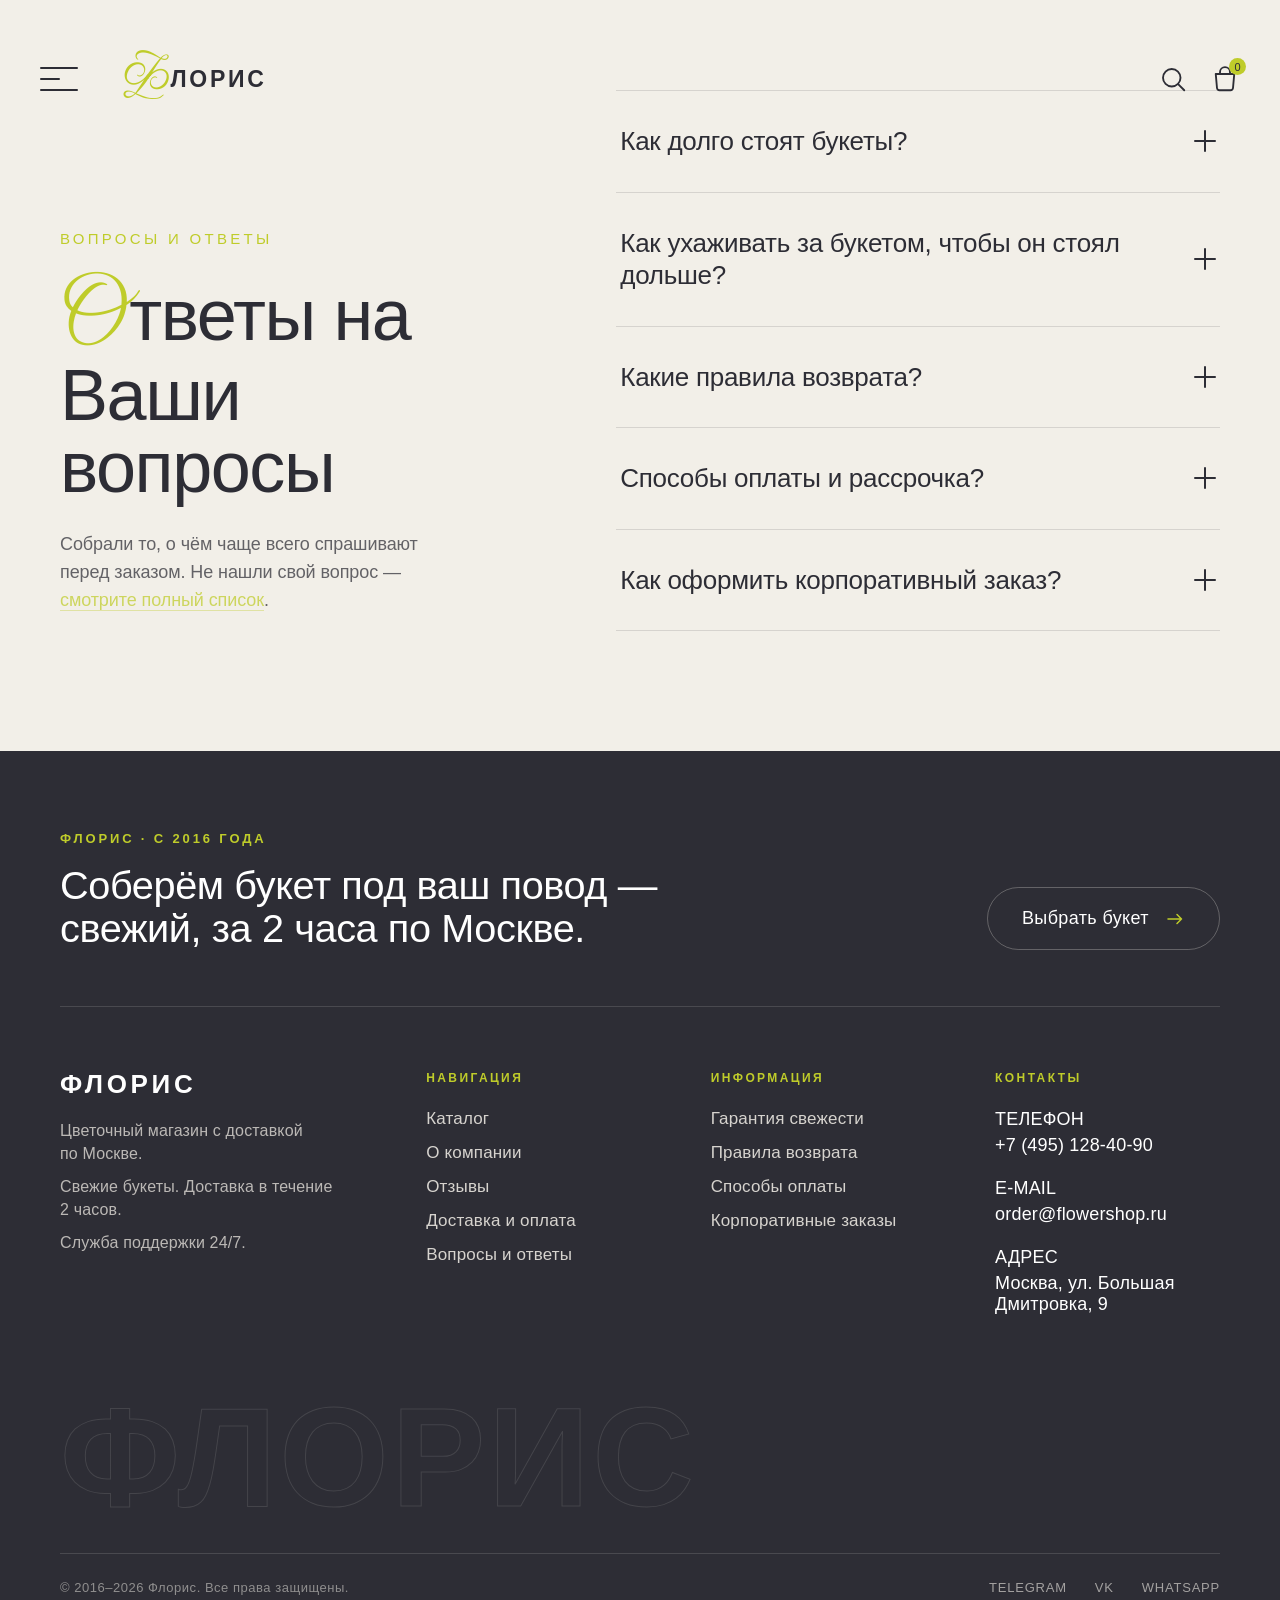
==== faq.html @ 54489a0c "Флорис — адаптивная версия сайта" ====
<!DOCTYPE html>
<html lang="ru">
<head>
<meta charset="UTF-8">
<meta name="viewport" content="width=device-width, initial-scale=1.0">
<title>Ответы на ваши вопросы — Флорис</title>
<link rel="stylesheet" href="styles.css?v=3">
</head>
<body>

<div id="site-header-mount"></div>

<div id="faq-mount"></div>

<div id="site-footer-mount"></div>
<script src="components.js"></script>

<script>
(function(){
  var badge = document.querySelector('.topbar-badge');
  var cartCount = parseInt(badge ? badge.textContent : '0', 10) || 0;

  function setBadge(n){
    cartCount = Math.max(0, n);
    if (badge) badge.textContent = String(cartCount);
  }

  function parsePrice(text){
    return parseInt(text.replace(/[^\d]/g, ''), 10) || 0;
  }
  function formatPrice(num){
    return num.toString().replace(/\B(?=(\d{3})+(?!\d))/g, ' ') + ' руб.';
  }

  // --- счётчики в карточках каталога: "+"/"-" сразу меняют корзину ---
  document.querySelectorAll('.listing-stepper').forEach(function(stepper){
    var buttons = stepper.querySelectorAll('button');
    var count = stepper.querySelector('span');
    if (buttons.length < 2 || !count) return;
    buttons[0].addEventListener('click', function(){
      var v = parseInt(count.textContent, 10) || 0;
      if (v > 0) {
        count.textContent = String(v - 1);
        setBadge(cartCount - 1);
      }
    });
    buttons[1].addEventListener('click', function(){
      var v = parseInt(count.textContent, 10) || 0;
      count.textContent = String(v + 1);
      setBadge(cartCount + 1);
    });
  });

  // --- счётчик в карточке товара: локальный, влияет на «Добавить в корзину» ---
  document.querySelectorAll('.product-qty').forEach(function(stepper){
    var buttons = stepper.querySelectorAll('button');
    var count = stepper.querySelector('span');
    if (buttons.length < 2 || !count) return;
    buttons[0].addEventListener('click', function(){
      var v = parseInt(count.textContent, 10) || 0;
      count.textContent = String(Math.max(0, v - 1));
    });
    buttons[1].addEventListener('click', function(){
      var v = parseInt(count.textContent, 10) || 0;
      count.textContent = String(v + 1);
    });
  });

  // --- счётчики количества в корзине: пересчитывают сумму строки и итог ---
  function recalcCartSummary(){
    var rows = document.querySelectorAll('.cart-row');
    var totalSum = 0, totalQty = 0;
    rows.forEach(function(row){
      var unit = parsePrice(row.querySelector('.cart-row-price').textContent);
      var qty = parseInt(row.querySelector('.cart-row-qty span').textContent, 10) || 0;
      var lineTotal = unit * qty;
      row.querySelector('.cart-row-total').textContent = formatPrice(lineTotal);
      totalSum += lineTotal;
      totalQty += qty;
    });
    var summaryRow = document.querySelector('.cart-summary-row .value');
    var summaryLabel = document.querySelector('.cart-summary-row span:first-child');
    var summaryTotal = document.querySelector('.cart-summary-total .price');
    if (summaryLabel) summaryLabel.textContent = 'Товары (' + totalQty + ')';
    if (summaryRow) summaryRow.textContent = formatPrice(totalSum);
    if (summaryTotal) summaryTotal.textContent = formatPrice(totalSum);
  }

  document.querySelectorAll('.cart-row-qty').forEach(function(stepper){
    var buttons = stepper.querySelectorAll('button');
    var count = stepper.querySelector('span');
    if (buttons.length < 2 || !count) return;
    buttons[0].addEventListener('click', function(){
      var v = parseInt(count.textContent, 10) || 1;
      count.textContent = String(Math.max(1, v - 1));
      recalcCartSummary();
    });
    buttons[1].addEventListener('click', function(){
      var v = parseInt(count.textContent, 10) || 1;
      count.textContent = String(v + 1);
      recalcCartSummary();
    });
  });

  document.querySelectorAll('.cart-row-remove').forEach(function(btn){
    btn.addEventListener('click', function(){
      var row = btn.closest('.cart-row');
      if (row) row.remove();
      recalcCartSummary();
    });
  });

  // --- «в корзину» / «Добавить в корзину»: увеличивают счётчик в хедере ---
  document.querySelectorAll('.postcard-btn').forEach(function(btn){
    btn.style.cursor = 'pointer';
    btn.addEventListener('click', function(){
      setBadge(cartCount + 1);
    });
  });

  var addBtn = document.querySelector('.product-add-btn');
  if (addBtn) {
    addBtn.addEventListener('click', function(){
      var qtyEl = document.querySelector('.product-qty span');
      var qty = qtyEl ? (parseInt(qtyEl.textContent, 10) || 1) : 1;
      setBadge(cartCount + qty);
    });
  }
})();
</script>

</body>
</html>
---- styles.css ----
/* =====================================================
   ШРИФТЫ
   ===================================================== */
@font-face{font-family:'Good Vibes Pro';src:url('fonts/Заглавные буквы/GoodVibesCyr.ttf') format('truetype');font-weight:400;font-style:normal;font-display:swap;}
@font-face{font-family:'Manrope';src:url('fonts/основной шрифт/static/Manrope-ExtraLight.ttf') format('truetype');font-weight:200;font-style:normal;font-display:swap;}
@font-face{font-family:'Manrope';src:url('fonts/основной шрифт/static/Manrope-Light.ttf') format('truetype');font-weight:300;font-style:normal;font-display:swap;}
@font-face{font-family:'Manrope';src:url('fonts/основной шрифт/static/Manrope-Regular.ttf') format('truetype');font-weight:400;font-style:normal;font-display:swap;}
@font-face{font-family:'Manrope';src:url('fonts/основной шрифт/static/Manrope-Medium.ttf') format('truetype');font-weight:500;font-style:normal;font-display:swap;}
@font-face{font-family:'Manrope';src:url('fonts/основной шрифт/static/Manrope-SemiBold.ttf') format('truetype');font-weight:600;font-style:normal;font-display:swap;}
@font-face{font-family:'Manrope';src:url('fonts/основной шрифт/static/Manrope-Bold.ttf') format('truetype');font-weight:700;font-style:normal;font-display:swap;}
@font-face{font-family:'Manrope';src:url('fonts/основной шрифт/static/Manrope-ExtraBold.ttf') format('truetype');font-weight:800;font-style:normal;font-display:swap;}
@font-face{font-family:'Gotu';src:url('fonts/цифры/Gotu-Regular.ttf') format('truetype');font-weight:400;font-style:normal;font-display:swap;}

/* =====================================================
   ТОКЕНЫ (значения из Figma: файл «Флорис», холст 1920px)
   ===================================================== */
:root{
  --dark:  #2D2D35;
  --cream: #F2EFE8;
  --green: #BFCC2A;
  --white: #FFFFFF;

  --font-script: 'Good Vibes Pro', cursive;
  --font-sans:   'Manrope', sans-serif;
  --font-digits: 'Gotu', sans-serif;

  --canvas: 1920px;

  /* -----------------------------------------------------
     FLUID-ТОКЕНЫ
     Формула: clamp(min, X/1920*100vw, X) — плавное масштабирование
     между брейкпоинтами без "дыр" на 1280/1366/1440/1536/1680.
     Верхняя граница = точное значение из Figma на канве 1920px,
     нижняя граница подобрана вручную (не даёт съёжиться на 861px,
     где начинается зона ответственности мобильного @media).
     ----------------------------------------------------- */
  --page-pad: clamp(20px, 3.125vw, 60px);        /* было фиксированное left:60px/61px по всем страницам */
  --gap-xxl:  clamp(24px, 4.53vw, 87px);          /* крупные gap между блоками (напр. footer-wrap) */

  --fs-hero-title: clamp(34px, 3.906vw, 75px);    /* hero-title / cat-heading h1 / checkout-h1 / cart / reviews / faq / about */
  --fs-hero-script: clamp(40px, 4.6875vw, 90px);  /* .cap рукописный акцент рядом с hero-title */
  --fs-listing-script: clamp(46px, 6.667vw, 128px); /* крупный .cap на листингах (Авторские/Свадебные/...) */
  --fs-section-title: clamp(20px, 1.5625vw, 30px);  /* под-заголовки 30px (product-info-title, checkout-col-title и т.п.) */
  --fs-body: clamp(15px, 1.0417vw, 20px);           /* базовый текст 20px, самый частый размер в проекте */
  --fs-price: clamp(28px, 3.333vw, 64px);           /* крупная цена/число (product-price, reviews-score-num) */
  --fs-stat-num: clamp(40px, 5vw, 96px);             /* огромное число-статистика (about-cell.stat .num) */
}

*{box-sizing:border-box;}
html{-webkit-text-size-adjust:100%;}
body{
  margin:0;
  background:#c9c9c9;
  color:var(--dark);
  font-family:var(--font-sans);
  -webkit-font-smoothing:antialiased;
}
img,svg{display:block;max-width:none;}
button{font-family:inherit;cursor:pointer;border:none;background:none;padding:0;}
a{color:inherit;text-decoration:none;}
ul{list-style:none;margin:0;padding:0;}
p{margin:0;}

/* каждая страница — раньше жёстко width:1920px (обрезание на любом ноутбуке между 861-1920px).
   Теперь: тянется на всю ширину вьюпорта, не масштабируется выше исходной канвы 1920px
   (крупные мониторы не "плавают" мелким контентом — контент центрируется, а не растягивается до бесконечности). */
.page{
  position:relative;
  width:100%;
  max-width:var(--canvas);
  margin:0 auto;
  background:var(--cream);
  overflow:hidden;
}

/* =====================================================
   VIEW TRANSITIONS API — нативные cross-document переходы между
   HTML-страницами (MPA), Chrome 126+. Не JS startViewTransition(),
   чисто CSS-декларация.

   Философия: анимация ТОЧЕЧНАЯ, не одинаково активная везде.
   - Витринные/навигационные страницы (категории, авторские, свадебные,
     моно, коробки, о-компании, отзывы, hero/index) — заметнее, увереннее.
   - Страницы цикла сделки (товар, заказ, корзина, faq) — тише,
     минимальный кроссфейд, никаких лишних эффектов, чтобы не отвлекать
     от логики покупки.
   Определяется через body:has(.<page-class>), т.к. каждая страница —
   отдельный HTML-документ с общим styles.css.
   ===================================================== */
@view-transition{
  navigation:auto;
}

/* хедер не должен "мигать" между страницами — переход отключается,
   он остаётся визуально стабильным, анимируется только контент вокруг него */
::view-transition-group(site-header){
  animation-duration:0s;
}
::view-transition-old(site-header),
::view-transition-new(site-header){
  animation:none;
  mix-blend-mode:normal;
}

/* база: спокойный крестфейд с лёгким вертикальным сдвигом для всего документа */
::view-transition-old(root){
  animation:floris-fade-out .32s cubic-bezier(.4,0,.2,1) both;
}
::view-transition-new(root){
  animation:floris-fade-in .38s cubic-bezier(.16,1,.3,1) both;
}
@keyframes floris-fade-out{
  from{opacity:1;transform:translateY(0) scale(1);}
  to{opacity:0;transform:translateY(-12px) scale(0.99);}
}
@keyframes floris-fade-in{
  from{opacity:0;transform:translateY(14px) scale(0.99);}
  to{opacity:1;transform:translateY(0) scale(1);}
}

/* витринные/навигационные страницы — можно увереннее с движением */
body:has(.categories) ::view-transition-new(root),
body:has(.listing) ::view-transition-new(root),
body:has(.about) ::view-transition-new(root),
body:has(.reviews) ::view-transition-new(root),
body:has(.hero) ::view-transition-new(root){
  animation:floris-fade-in-bold .42s cubic-bezier(.16,1,.3,1) both;
}
@keyframes floris-fade-in-bold{
  from{opacity:0;transform:translateY(22px) scale(0.98);}
  to{opacity:1;transform:translateY(0) scale(1);}
}

/* страницы цикла сделки — тише, только факт плавного перехода,
   без дополнительных эффектов, чтобы не отвлекать от покупки */
body:has(.product) ::view-transition-old(root),
body:has(.checkout) ::view-transition-old(root),
body:has(.cart) ::view-transition-old(root),
body:has(.faq) ::view-transition-old(root){
  animation:floris-fade-out-quiet .2s ease-out both;
}
body:has(.product) ::view-transition-new(root),
body:has(.checkout) ::view-transition-new(root),
body:has(.cart) ::view-transition-new(root),
body:has(.faq) ::view-transition-new(root){
  animation:floris-fade-in-quiet .22s ease-out both;
}
@keyframes floris-fade-out-quiet{
  from{opacity:1;}
  to{opacity:0;}
}
@keyframes floris-fade-in-quiet{
  from{opacity:0;}
  to{opacity:1;}
}
@media (prefers-reduced-motion: reduce){
  ::view-transition-group(*),
  ::view-transition-old(*),
  ::view-transition-new(*){
    animation:none!important;
  }
}

/* =====================================================
   ХЕДЕР — единый для всех страниц, зафиксирован сверху,
   страницы прокручиваются под ним («верхняя полоса», left:61 top:49 w:1798 h:60)
   ===================================================== */
.site-header{
  position:fixed;top:0;left:0;right:0;
  width:100%;max-width:var(--canvas);height:0;
  margin:0 auto;               /* центрируем БЕЗ transform — иначе backdrop-filter не работает */
  z-index:1000;pointer-events:none;
  view-transition-name:site-header;
  transition:opacity .4s cubic-bezier(.22,1,.36,1);
}
.topbar{
  position:absolute;left:var(--page-pad);top:49px;right:var(--page-pad);width:auto;height:60px;box-sizing:border-box;
  display:flex;align-items:center;justify-content:space-between;
  pointer-events:auto;
  transition:top .4s cubic-bezier(.22,1,.36,1);
}
/* при скролле шапка прижимается к самому верху, стеклянная плашка тянется до края */
.site-header.is-scrolled .topbar{top:14px;}
/* Стеклянная плашка под закреплённой шапкой — прозрачный фон + сильный блюр,
   чтобы контент под ней РАЗМЫВАЛСЯ и был виден эффект стекла. z-index не отрицательный. */
.topbar::before{
  content:"";position:absolute;inset:-14px calc(-1 * var(--page-pad));z-index:-1;
  background:rgba(242,239,232,0.55);
  backdrop-filter:blur(22px) saturate(1.6);-webkit-backdrop-filter:blur(22px) saturate(1.6);
  border-bottom:1px solid rgba(45,45,53,0.08);
  box-shadow:0 8px 30px -14px rgba(45,45,53,0.25);
  opacity:0;
  transition:opacity .4s cubic-bezier(.22,1,.36,1);
  pointer-events:none;
}
/* контент топбара — поверх стеклянной плашки */
.topbar-left,.topbar-right{position:relative;z-index:1;}
.site-header.is-scrolled .topbar::before{opacity:1;transform:none;}
/* у футера закреплённую шапку прячем — не мешает тёмному футеру */
.site-header.is-at-footer{opacity:0;transform:translateY(-100%);pointer-events:none;}
@media (prefers-reduced-motion: reduce){
  .topbar::before{transition:none;}
}
.topbar-left{display:flex;align-items:center;gap:45px;height:60px;position:relative;}
.topbar-burger{width:38px;height:24px;flex:none;position:relative;}
.topbar-burger span{position:absolute;left:0;display:block;width:38px;height:2px;background:var(--dark);border-radius:1px;}
.topbar-burger span:nth-child(1){top:0;}
.topbar-burger span:nth-child(2){top:11px;width:20px;}
.topbar-burger span:nth-child(3){top:22px;}
.topbar-logo{display:flex;align-items:center;justify-content:center;height:60px;text-decoration:none;}
.topbar-logo-text{
  display:inline-flex;align-items:baseline;gap:0.06em;
  font-family:var(--font-sans);font-weight:600;
  font-size:23px;line-height:1;letter-spacing:0.12em;
  text-transform:uppercase;color:var(--dark);
  white-space:nowrap;
}
.topbar-logo-text .lg-cap{
  font-family:var(--font-script);font-weight:400;
  font-size:42px;line-height:0;letter-spacing:0;
  color:var(--green);text-transform:none;
  transform:translateY(0.06em);
  transition:transform .55s cubic-bezier(.16,1,.3,1);
}
.topbar-logo-text .lg-rest{
  transition:letter-spacing .55s cubic-bezier(.16,1,.3,1),color .4s ease;
}
.topbar-logo:hover .lg-cap{transform:translateY(0.06em) rotate(-6deg) scale(1.04);}
.topbar-logo:hover .lg-rest{letter-spacing:0.2em;}
.topbar-right{display:flex;align-items:center;justify-content:flex-end;gap:22px;width:auto;position:relative;}

.topbar-search{width:30px;height:30px;flex:none;position:relative;display:flex;align-items:center;justify-content:center;background:none;border:none;padding:0;cursor:pointer;color:var(--dark);}
.topbar-search .glass{width:30px;height:30px;display:block;color:var(--dark);transition:color .15s ease;}
.topbar-search:hover .glass{color:var(--green);}

.topbar-basket{position:relative;width:30px;height:30px;flex:none;display:flex;align-items:center;justify-content:center;color:var(--dark);}
.basket-icon{width:30px;height:30px;display:block;color:var(--dark);transition:color .15s ease;}
.topbar-basket:hover .basket-icon{color:var(--green);}
.topbar-badge{
  position:absolute;left:19px;top:-6px;min-width:17px;height:17px;padding:0 4px;box-sizing:border-box;
  background:var(--green);border-radius:10px;
  display:flex;align-items:center;justify-content:center;
  font-family:var(--font-sans);font-weight:500;font-size:11px;letter-spacing:0;color:var(--dark);
}

/* =====================================================
   ОБЩАЯ ИКОНКА-СТРЕЛКА (белый круг + стрелка) — используется во всех кнопках
   ===================================================== */
.ico-arrow{
  width:38px;height:38px;border-radius:50%;background:var(--white);
  display:flex;align-items:center;justify-content:center;flex:none;
}

/* =====================================================
   ВЫПАДАЮЩИЕ МЕНЮ (бургер / поиск) — «Флорис 14»
   ===================================================== */
.menu-panel{
  position:absolute;top:calc(100% + 18px);left:0;
  display:none;gap:59px;
  background:var(--cream);border-radius:24px;padding:32px 40px;
  box-shadow:0 24px 60px rgba(45,45,53,0.18);
  opacity:0;transform:translateY(-6px);
  transition:opacity .15s ease, transform .15s ease;
}
.menu-panel.right{left:auto;right:0;}
.menu-panel.open{display:flex;opacity:1;transform:translateY(0);}
.menu-col{display:flex;flex-direction:column;gap:20px;align-items:flex-start;min-width:220px;}
.menu-col.single{min-width:280px;}
.menu-label{margin:0;font-family:var(--font-sans);font-weight:300;font-size:24px;letter-spacing:0.02em;color:var(--green);white-space:nowrap;}
.menu-panel a{
  font-family:var(--font-sans);font-weight:400;font-size:24px;letter-spacing:0.01em;color:var(--dark);
  white-space:nowrap;text-decoration:none;
}
.menu-panel a:hover{color:var(--green);}

.search-panel{flex-direction:column;align-items:flex-start;gap:20px;width:806px;padding:32px 40px 36px;}
.search-box{display:flex;align-items:center;width:100%;height:60px;background:var(--green);border-radius:40px 0 0 40px;overflow:hidden;}
.search-box-icon{width:80px;height:100%;flex:none;background:none;border:none;outline:none;box-shadow:none;padding:0;margin:0;-webkit-appearance:none;appearance:none;display:flex;align-items:center;justify-content:center;cursor:pointer;}
.search-box-icon:focus,.search-box-icon:active,.search-box-icon:hover{background:none;border:none;outline:none;box-shadow:none;}
.search-box-icon img{width:34px;height:34px;display:block;}
.search-box-input{flex:1;min-width:0;height:100%;background:#F5F5F5;border:none;border-radius:40px 0 0 40px;padding:0 40px;font-family:var(--font-sans);font-weight:400;font-size:16px;color:#2D2D35;outline:none;}
.search-box-input::placeholder{color:#999;}
.search-popular{display:flex;flex-direction:column;align-items:flex-start;gap:14px;width:100%;}
.search-popular-label{margin:0;font-family:var(--font-sans);font-weight:400;font-size:22px;letter-spacing:-0.01em;color:var(--dark);}
.search-popular-grid{display:grid;grid-template-columns:repeat(3,1fr);gap:16px 40px;width:100%;}
.search-chip{display:flex;align-items:center;justify-content:space-between;gap:16px;background:none;border:none;padding:0;cursor:pointer;font-family:var(--font-sans);font-weight:400;font-size:16px;color:#000;text-align:left;}
.search-chip .chip-radio{width:30px;height:30px;flex:none;background:url('frames/поиск/radio-empty.svg') center/contain no-repeat;}
.search-chip.selected .chip-radio{background-image:url('frames/поиск/radio-selected.svg');}
.search-chip:hover span{color:var(--green);}

/* =====================================================
   СТРАНИЦА 1 — HERO
   ===================================================== */
/* Hero — полноэкранный видео-фон, копия и CTA оверлеем поверх.
   Раньше видео жило в контейнере фикс. размера с overflow:hidden — при повороте
   цветов в анимации кадр обрезался сбоку. Теперь видео = фон всей секции,
   ничего не режет; читаемость текста держим мягким градиентом-вуалью. */
/* hero = высота видимого экрана (в пределах исходной канвы) — видео доходит до низа блока,
   под ним нет пустой дыры даже когда экран ниже 1080px */
.hero{height:min(100svh, 1080px);min-height:620px;}
/* видео в своём объёме справа; overflow НЕ скрыт — цветы не режутся при повороте.
   Позиция/размер в % от canvas (351/1920, 1352/1920) — не уезжает за вьюпорт на <1920px */
/* видео прижато к НИЖНЕЙ границе блока и тянется вверх адаптивно под высоту hero */
.hero-photo{
  /* точные пропорции из Figma-макета (351/1920, 217/1920, 23/1080 на холсте 1920x1080) */
  position:absolute;
  left:18.28%;right:11.3%;bottom:0;top:2.1%;
  width:auto;height:auto;
}
.hero-anim-video{
  position:absolute;inset:0;width:100%;height:100%;object-fit:cover;object-position:100% 100%;
  /* multiply растворяет белый фон видео-кадра в бежевом фоне страницы —
     без него виден резкий стык белого прямоугольника и cream. Это НЕ наложение
     поверх, а слияние подложки: ровно так было в оригинале у Людмилы.
     cover + position 100% 100% — букет прижат к нижнему краю фрейма (видео
     заполняет рамку полностью и снизу и сверху, без letterbox-полей);
     сверху рамка при этом доходит до линии хедера. */
  mix-blend-mode:multiply;
}

/* ---- Появление копии по слоям при загрузке (fade + translateY, stagger) ---- */
.hero-reveal{opacity:0;transform:translateY(26px);}
.hero.is-loaded .hero-reveal{
  opacity:1;transform:none;
  transition:opacity 1s cubic-bezier(0.22,1,0.36,1), transform 1s cubic-bezier(0.22,1,0.36,1);
  transition-delay:var(--reveal-delay,0s);
}
@media (prefers-reduced-motion: reduce){
  .hero-reveal{opacity:1 !important;transform:none !important;transition:none !important;}
}
.hero-copy{position:absolute;left:var(--page-pad);top:clamp(200px,27.4vw,527px);width:min(480px,38vw);display:flex;flex-direction:column;gap:clamp(28px,3.7vw,52px);z-index:2;}
.hero-title{font-family:var(--font-sans);font-weight:400;font-size:var(--fs-hero-title);line-height:1.05;letter-spacing:-0.01em;color:var(--dark);margin:0;}
/* каждое слово — своя строка-блок, чтобы отступы между строками были управляемы,
   а рукописная .cap (крупная) не раздувала межстрочный интервал непредсказуемо */
.hero-title .hero-word{display:block;color:var(--dark);}
/* «Свежие» — зелёное и опущено ниже (больший отступ до «авторские») */
.hero-title .hero-word--green{color:var(--green);margin-top:0.1em;margin-bottom:0.02em;}
.hero-title .cap{font-family:var(--font-script);font-size:var(--fs-hero-script);letter-spacing:0.1em;color:inherit;line-height:0.7;}
.hero-title .accent{color:var(--green);}
.hero-checklist{display:flex;align-items:center;gap:14px;}
.hero-checklist-icons{width:26px;height:72px;flex:none;object-fit:contain;}
.hero-checklist-text{font-family:var(--font-sans);font-weight:200;font-size:var(--fs-body);line-height:1.5;letter-spacing:0.02em;color:#000;}
.hero-checklist-text p{white-space:nowrap;margin:0;}
.hero-cta{position:absolute;right:var(--page-pad);left:auto;top:clamp(430px,41.6vw,799px);width:262px;max-width:38vw;display:flex;flex-direction:column;align-items:flex-start;gap:26px;z-index:2;}
.hero-cta-btn{
  display:flex;align-items:center;justify-content:center;gap:30px;
  padding:15px 15px 15px 45px;border-radius:45.926px;
  background:var(--green);border:1.481px solid var(--green);
  cursor:pointer;
  transition:transform .25s ease, box-shadow .25s ease, background-color .25s ease;
  box-shadow:0 0 0 rgba(191,204,42,0);
}
.hero-cta-btn:hover{
  transform:translateY(-3px) scale(1.03);
  box-shadow:0 14px 28px rgba(191,204,42,0.4);
}
.hero-cta-btn:active{transform:translateY(-1px) scale(0.98);}
.hero-cta-btn span{font-family:var(--font-sans);font-weight:300;font-size:20px;letter-spacing:-0.01em;color:#000;white-space:nowrap;}
.hero-cta-btn img{width:38px;height:38px;}
.hero-cta-btn .ico-arrow{transition:transform .25s ease;}
.hero-cta-btn:hover .ico-arrow{transform:translateX(4px);}
@media (prefers-reduced-motion: reduce){
  .hero-cta-btn,.hero-cta-btn .ico-arrow{transition:none;}
  .hero-cta-btn:hover{transform:none;}
}
.hero-cta-note{
  padding:0 45px;font-family:var(--font-sans);font-weight:400;font-size:16px;line-height:1.2;color:var(--dark);width:262px;
}

/* =====================================================
   КАТАЛОГ-ПРЕВЬЮ — Magnetic Dock Carousel
   (4 видео-полосы встык, магнитное flex-grow расширение)
   ===================================================== */
.home-catalog{height:auto;padding:150px 61px 120px;}
.home-catalog-head{
  display:flex;align-items:flex-end;justify-content:space-between;gap:40px;margin-bottom:64px;
}
.home-catalog-title{
  font-family:var(--font-sans);font-weight:400;font-size:75px;line-height:0.98;letter-spacing:-0.01em;color:var(--dark);margin:0;
}
.home-catalog-title .cap{font-family:var(--font-script);font-size:90px;letter-spacing:0.1em;color:var(--green);}
.home-catalog-all{
  display:inline-flex;align-items:center;gap:14px;flex-shrink:0;
  font-family:var(--font-sans);font-weight:400;font-size:20px;letter-spacing:0.01em;color:var(--dark);
  padding-bottom:6px;border-bottom:1px solid rgba(45,45,53,0.18);transition:color .25s ease,border-color .25s ease;
}
.home-catalog-all:hover{color:var(--green);border-color:var(--green);}
.home-catalog-all .ico-arrow{display:inline-flex;transition:transform .25s ease;}
.home-catalog-all:hover .ico-arrow{transform:translateX(4px);}

/* Ровный dock: 4 равные карточки, без magnetic-зума. На hover просто оживает видео
   (плавно проявляется поверх постера), плашка цены и подпись — статичны и читаемы. */
.dock{display:flex;gap:10px;width:100%;height:620px;}
.dock__card{
  position:relative;display:block;flex:1 1 0%;min-width:0;height:100%;
  border-radius:28px;overflow:hidden;color:var(--white);background:var(--dark);
  outline:none;-webkit-tap-highlight-color:transparent;
  transition:transform .5s cubic-bezier(.22,1,.36,1), box-shadow .5s cubic-bezier(.22,1,.36,1);
}
.dock__card:hover{transform:translateY(-6px);box-shadow:0 24px 48px -20px rgba(45,45,53,0.45);}
.dock__video{
  position:absolute;inset:0;width:100%;height:100%;object-fit:cover;background:var(--dark);
}
.dock__fade{
  position:absolute;inset:0;pointer-events:none;
  background:linear-gradient(to bottom,rgba(0,0,0,0) 34%,rgba(0,0,0,0.28) 68%,rgba(0,0,0,0.62) 100%);
}
/* стильная минималистичная плашка цены — верхний-левый угол */
.dock__price{
  position:absolute;top:22px;left:22px;z-index:2;
  display:inline-flex;align-items:center;padding:9px 16px;border-radius:100px;
  background:rgba(45,45,53,0.55);backdrop-filter:blur(10px) saturate(1.1);-webkit-backdrop-filter:blur(10px) saturate(1.1);
  border:1px solid rgba(255,255,255,0.18);
  font-family:var(--font-sans);font-weight:600;font-size:14px;letter-spacing:0.01em;color:var(--white);
  white-space:nowrap;
}
.dock__body{position:absolute;left:30px;right:30px;bottom:30px;display:flex;flex-direction:column;gap:6px;z-index:2;}
.dock__label{
  font-family:var(--font-sans);font-weight:500;font-size:25px;letter-spacing:-0.01em;line-height:1.12;
  transform:translateY(0);transition:transform .35s cubic-bezier(.22,1,.36,1);
}
.dock__note{
  font-family:var(--font-sans);font-weight:300;font-size:14px;letter-spacing:0.01em;line-height:1.3;
  color:rgba(255,255,255,0.82);
  opacity:0;transform:translateY(6px);
  transition:opacity .4s ease,transform .4s cubic-bezier(.22,1,.36,1);
}
.dock__card:hover .dock__label,
.dock__card:focus-visible .dock__label{transform:translateY(-2px);}
.dock__card:hover .dock__note,
.dock__card:focus-visible .dock__note{opacity:1;transform:none;}
.dock__card:focus-visible{box-shadow:inset 0 0 0 3px var(--green);}
@media (prefers-reduced-motion: reduce){
  .dock__card,.dock__video,.dock__label,.dock__note,.home-catalog-all,.home-catalog-all .ico-arrow{transition:none;}
  .dock__card:hover{transform:none;box-shadow:none;}
}

/* =====================================================
   СТРАНИЦА 2 — КАТЕГОРИИ
   ===================================================== */
.categories{height:1030px;}
.cat-heading{
  position:absolute;left:var(--page-pad);top:162px;right:var(--page-pad);width:auto;
  display:flex;align-items:center;justify-content:space-between;color:var(--dark);flex-wrap:wrap;gap:24px;
}
.cat-heading h1{margin:0;font-family:var(--font-sans);font-weight:400;font-size:var(--fs-hero-title);line-height:1.01;letter-spacing:-0.01em;}
.cat-heading h1 .cap{font-family:var(--font-script);font-size:var(--fs-hero-script);letter-spacing:-0.02em;color:var(--green);}
.cat-perks{display:flex;flex-direction:column;gap:15px;width:422px;max-width:100%;}
.cat-perks div{display:flex;flex-direction:column;gap:2px;}
.cat-perks p:first-child{font-family:var(--font-sans);font-weight:500;font-size:var(--fs-body);line-height:1;letter-spacing:0.02em;color:var(--dark);}
.cat-perks p:last-child{font-family:var(--font-sans);font-weight:300;font-size:var(--fs-body);line-height:1.1;letter-spacing:-0.01em;color:var(--dark);opacity:0.6;}

.cat-grid{
  position:absolute;left:var(--page-pad);top:111px;right:var(--page-pad);width:auto;height:879px;
  display:flex;flex-wrap:wrap;align-items:flex-end;justify-content:center;gap:10px 18px;
}
.cat-card{
  --lift:0px;
  width:436px;height:617px;padding:20px;border-radius:28px;
  display:flex;flex-direction:column;align-items:flex-start;justify-content:center;gap:30px;
  transform:translateY(var(--lift));
  transition:transform .5s cubic-bezier(.22,1,.36,1),box-shadow .5s cubic-bezier(.22,1,.36,1),background-color .5s cubic-bezier(.22,1,.36,1);
  will-change:transform;
}
.cat-card:hover{
  --lift:-6px;
  background:rgba(255,255,255,0.55);
  box-shadow:0 1px 1px rgba(45,45,53,0.05), 0 18px 34px rgba(45,45,53,0.10);
}
.cat-card-photo-wrap{position:relative;width:398px;height:409px;border-radius:40px;overflow:hidden;flex:none;}
.cat-card-video{position:absolute;inset:0;width:100%;height:100%;object-fit:cover;transition:transform .6s cubic-bezier(.22,1,.36,1);}
.cat-card:hover .cat-card-video{transform:scale(1.05);}
/* reveal-on-scroll для карточек категорий */
.cat-card{opacity:0;transform:translate3d(0,26px,0);}
.cat-card.is-in{opacity:1;transform:translate3d(0,var(--lift),0);transition:opacity .7s cubic-bezier(.22,1,.36,1),transform .7s cubic-bezier(.22,1,.36,1),box-shadow .5s cubic-bezier(.22,1,.36,1),background-color .5s cubic-bezier(.22,1,.36,1);}
@media (prefers-reduced-motion: reduce){
  .cat-card,.cat-card-video{transition:none;}
  .cat-card{opacity:1;transform:none;}
  .cat-card:hover{--lift:0px;transform:none;}
  .cat-card:hover .cat-card-video{transform:none;}
  .cat-card.is-in{transform:none;}
}
.cat-card p{font-family:var(--font-sans);font-weight:300;font-size:20px;line-height:1.1;letter-spacing:-0.01em;color:var(--dark);}
.cat-card-btn{
  display:inline-flex;align-items:center;justify-content:space-between;gap:24px;
  padding:5px 5px 5px 45px;border-radius:45.926px;
  background:var(--green);border:1.481px solid var(--green);
}
.cat-card-btn span{font-family:var(--font-sans);font-weight:300;font-size:20px;letter-spacing:-0.01em;color:#000;white-space:nowrap;}
.cat-card-btn img{width:38px;height:38px;flex:none;}

/* =====================================================
   СТРАНИЦЫ-ЛИСТИНГИ (Авторские / Свадебные / Моно / Коробки) — left:56 top:98 w:1807
   ===================================================== */
.listing{height:auto;padding-bottom:140px;box-sizing:border-box;}
.listing-wrap{position:relative;width:auto;margin:0 var(--page-pad);padding-top:98px;display:flex;flex-direction:column;gap:39px;align-items:flex-start;}
.listing-wrap.lw-4{padding-top:138px;}
.listing-wrap.lw-5{padding-top:121px;}
.listing-wrap.lw-6{padding-top:140px;}
.listing-head{display:flex;align-items:center;justify-content:space-between;width:100%;height:173px;flex-wrap:wrap;gap:20px;}
.listing-head h1{margin:0;font-family:var(--font-sans);font-weight:500;font-size:var(--fs-hero-title);line-height:1.01;letter-spacing:-0.01em;color:var(--dark);text-transform:none;}
.listing-head h1 .cap{font-family:var(--font-script);font-size:var(--fs-listing-script);letter-spacing:0.1em;color:var(--green);}
.listing-head h1 .cap.cap-sm{font-size:var(--fs-hero-script);letter-spacing:0.1em;}
.listing-desc{display:flex;flex-direction:column;gap:40px;margin-right:11px;}
.listing-desc p{margin:0;font-family:var(--font-sans);font-weight:200;font-size:var(--fs-body);line-height:1;letter-spacing:0.02em;color:#000;}
.listing-desc.ld-light p{font-weight:300;letter-spacing:-0.01em;line-height:1.1;}

/* Бенто-ритм: первая карточка — акцентный hero на всю ширину (фото слева,
   инфо справа), остальные — три равные вертикальные карточки. */
.listing-grid{
  display:grid;
  grid-template-columns:repeat(3,minmax(0,1fr));
  gap:34px 21px;
  align-items:start;
  width:100%;
}
.listing-card{
  --lift:0px;
  grid-column:span 1;
  padding:14px;
  display:flex;flex-direction:column;align-items:stretch;justify-content:flex-start;gap:20px;
  border-radius:34px;background:transparent;
  transform:translateY(var(--lift));
  transition:transform .5s cubic-bezier(.22,1,.36,1),box-shadow .5s cubic-bezier(.22,1,.36,1),background-color .5s cubic-bezier(.22,1,.36,1);
  will-change:transform;
}
.listing-card:hover{
  --lift:-6px;
  background:rgba(255,255,255,0.55);
  box-shadow:0 1px 1px rgba(45,45,53,0.05), 0 18px 34px rgba(45,45,53,0.10);
}
.listing-card-photo{
  width:100%;aspect-ratio:5/4;height:auto;
  border-radius:26px;object-fit:cover;object-position:center 10%;
  transition:transform .6s cubic-bezier(.22,1,.36,1);
  will-change:transform;
}
.listing-card:hover .listing-card-photo{transform:scale(1.05);}

/* «Изысканный Контраст» — букет на фото мельче, чем у соседних карточек: доп. приближение внутри рамки */
.photo-zoom-wrap{width:100%;aspect-ratio:5/4;border-radius:26px;overflow:hidden;}
.photo-zoom-wrap .photo-zoom{
  width:100%;height:100%;aspect-ratio:auto;border-radius:0;
  object-position:center 22%;transform:scale(1.22);transform-origin:center 30%;
}
.listing-card:hover .photo-zoom{transform:scale(1.28)!important;}
/* «Чистая Нежность» — гвоздики выглядят мельче соседних букетов: лёгкое приближение */
.photo-zoom-wrap .photo-zoom-sm{width:100%;height:100%;aspect-ratio:auto;border-radius:0;object-position:center 40%;transform:scale(1.13);transform-origin:center 45%;}
.listing-card:hover .photo-zoom-sm{transform:scale(1.18)!important;}
/* «Фиолетовая Грёза» — над цветами торчал кусочек затылка модели: окно кадра ниже, чисто на букет */
.photo-no-head{object-position:center 34%!important;}
/* «Пробуждение Весны» — лицо/волосы модели занимали верх кадра сильнее, чем у соседних букетов */
.photo-no-head-2{height:clamp(420px,30vw,480px)!important;object-position:center 55%!important;}

/* --- Акцентная hero-карточка (первая) --- */
.listing-card:first-child{
  grid-column:1 / -1;
  flex-direction:row;align-items:stretch;gap:34px;
  padding:18px;border-radius:40px;
}
.listing-card:first-child .listing-card-photo{
  width:60%;flex:none;aspect-ratio:auto;height:clamp(380px,25vw,470px);border-radius:32px;
}
/* букет в коробке — важно показать саму коробку/кашпо, а не только цветы: окно кадра выше и обрез ниже общего */
.photo-box-hero{height:clamp(440px,30vw,520px)!important;object-position:center 25%!important;}
/* «Персиковый Рассвет» — плетёная корзина внизу кадра почти не попадала в рамку */
.photo-basket{object-position:center 80%!important;}
/* «Романтичный Веер» — руки, держащие веер, обрезались снизу; окно кадра выше, чтобы влезли и цветы, и руки */
.photo-hands-hero{height:clamp(480px,32vw,560px)!important;object-position:center 34%!important;}
.listing-card:first-child .listing-card-body{
  flex:1;display:flex;flex-direction:column;justify-content:center;gap:22px;padding-right:12px;
}
.listing-card:first-child .listing-card-name{font-size:30px;}
.listing-card:first-child .listing-card-name .cap{font-size:52px;}
.listing-card:first-child .listing-card-price{font-size:40px;}

/* --- Фото hero-карточки кликабельно: открывает полное изображение без обрезки --- */
.listing-card:first-child .listing-card-photo{cursor:zoom-in;}

.img-lightbox{
  position:fixed;inset:0;z-index:1200;
  display:flex;align-items:center;justify-content:center;
  padding:clamp(24px,5vw,64px);box-sizing:border-box;
  background:rgba(28,26,24,0.90);
  opacity:0;visibility:hidden;
  transition:opacity .4s cubic-bezier(.22,1,.36,1),visibility 0s linear .4s;
}
.img-lightbox.is-open{
  opacity:1;visibility:visible;
  transition:opacity .4s cubic-bezier(.22,1,.36,1),visibility 0s linear 0s;
}
.img-lightbox-media{
  position:relative;
  display:inline-flex;
  max-width:100%;max-height:100%;
  transform:scale(0.92);
  transition:transform .4s cubic-bezier(.22,1,.36,1);
}
.img-lightbox.is-open .img-lightbox-media{transform:scale(1);}
.img-lightbox-img{
  display:block;
  max-width:100%;max-height:100%;
  width:auto;height:auto;
  object-fit:contain;
  border-radius:18px;
  box-shadow:0 40px 90px rgba(0,0,0,0.45);
}
.img-lightbox-caption{
  position:absolute;left:0;right:0;bottom:0;
  display:flex;align-items:center;justify-content:center;gap:28px;
  padding:28px clamp(20px,3vw,36px);
  background:linear-gradient(to top, rgba(20,18,16,0.62), rgba(20,18,16,0));
  border-radius:0 0 18px 18px;
  opacity:0;transform:translateY(10px);
  transition:opacity .4s ease .15s, transform .4s ease .15s;
}
.img-lightbox.is-open .img-lightbox-caption{opacity:1;transform:translateY(0);}
.img-lightbox-name{
  margin:0;font-family:var(--font-sans);font-weight:400;
  font-size:clamp(18px,2vw,24px);line-height:1.1;letter-spacing:-0.01em;color:#FFFFFF;
}
.img-lightbox-name .cap{font-family:var(--font-script);font-size:1.5em;letter-spacing:0.02em;line-height:1;}
.img-lightbox-more{
  flex:none;text-decoration:none;
  background:var(--green);border-radius:14px;padding:0 26px;height:46px;
  display:flex;align-items:center;justify-content:center;
  font-family:var(--font-sans);font-weight:400;font-size:16px;letter-spacing:-0.01em;color:var(--dark);white-space:nowrap;
  box-shadow:0 1px 1px rgba(45,45,53,0.05), 0 6px 16px rgba(191,204,42,0.28);
  transition:transform .3s cubic-bezier(.22,1,.36,1),box-shadow .3s cubic-bezier(.22,1,.36,1);
}
.img-lightbox-more:hover{transform:translateY(-2px);box-shadow:0 1px 1px rgba(45,45,53,0.06), 0 10px 22px rgba(191,204,42,0.38);}
.img-lightbox-close{
  position:absolute;top:clamp(16px,3vw,32px);right:clamp(16px,3vw,32px);
  width:48px;height:48px;border-radius:50%;
  background:rgba(255,255,255,0.10);border:1px solid rgba(255,255,255,0.28);
  color:#FFFFFF;font-family:var(--font-sans);font-size:24px;line-height:1;font-weight:300;
  display:flex;align-items:center;justify-content:center;
  cursor:pointer;
  transition:background-color .25s ease,transform .25s ease,border-color .25s ease;
}
.img-lightbox-close:hover{background:rgba(255,255,255,0.20);border-color:rgba(255,255,255,0.45);transform:rotate(90deg);}
@media (max-width:640px){
  .img-lightbox-close{width:42px;height:42px;font-size:20px;}
  .img-lightbox-caption{flex-direction:column;align-items:center;gap:14px;padding:18px;text-align:center;}
  .img-lightbox-more{height:42px;padding:0 22px;font-size:15px;}
}

/* Обёртка текстовой части — общая для всех карточек */
.listing-card-body{display:flex;flex-direction:column;align-items:flex-start;gap:16px;}
.listing-card-name{margin:0;font-family:var(--font-sans);font-weight:400;font-size:22px;line-height:1.05;letter-spacing:-0.01em;color:var(--dark);}
.listing-card-name .cap{font-family:var(--font-script);font-size:36px;letter-spacing:0.02em;line-height:1;}
.listing-card-price{margin:0;font-family:var(--font-sans);font-weight:300;font-size:26px;line-height:1;letter-spacing:0.01em;color:var(--dark);opacity:0.82;}
.listing-card-actions{display:flex;align-items:center;gap:10px;margin-top:2px;width:100%;}
.listing-stepper{display:flex;align-items:center;gap:6px;flex:none;}
.listing-stepper button,.listing-stepper span{
  background:#FDFDFD;border-radius:14px;padding:0;
  width:44px;height:44px;
  display:flex;align-items:center;justify-content:center;
  box-shadow:0 1px 1px rgba(45,45,53,0.04), 0 4px 12px rgba(45,45,53,0.05);
  font-family:var(--font-sans);font-weight:300;font-size:20px;letter-spacing:0;color:var(--dark);
  text-align:center;line-height:1;
  transition:box-shadow .3s cubic-bezier(.22,1,.36,1),transform .3s cubic-bezier(.22,1,.36,1);
}
.listing-stepper span{min-width:44px;font-weight:400;}
.listing-stepper button:hover{transform:translateY(-1px);box-shadow:0 1px 1px rgba(45,45,53,0.06), 0 6px 16px rgba(45,45,53,0.09);}
.listing-more{
  flex:1;text-align:center;
  background:var(--green);border-radius:14px;padding:0 24px;height:44px;
  display:flex;align-items:center;justify-content:center;
  font-family:var(--font-sans);font-weight:400;font-size:18px;letter-spacing:-0.01em;color:var(--dark);white-space:nowrap;
  box-shadow:0 1px 1px rgba(45,45,53,0.05), 0 6px 16px rgba(191,204,42,0.28);
  transition:transform .3s cubic-bezier(.22,1,.36,1),box-shadow .3s cubic-bezier(.22,1,.36,1),filter .3s ease;
}
.listing-more:hover{transform:translateY(-2px);box-shadow:0 1px 1px rgba(45,45,53,0.06), 0 10px 22px rgba(191,204,42,0.38);filter:saturate(1.05);}
.listing-card:first-child .listing-more{flex:none;padding:0 40px;}

/* --- Reveal-on-scroll --- */
.listing-card{opacity:0;transform:translate3d(0,26px,0);}
.listing-card.is-in{opacity:1;transform:translate3d(0,var(--lift),0);transition:opacity .7s cubic-bezier(.22,1,.36,1),transform .7s cubic-bezier(.22,1,.36,1),box-shadow .5s cubic-bezier(.22,1,.36,1),background-color .5s cubic-bezier(.22,1,.36,1);}
@media (prefers-reduced-motion: reduce){
  .listing-card,.listing-card-photo,.listing-stepper button,.listing-more{transition:none;}
  .listing-card{opacity:1;transform:none;}
  .listing-card:hover{--lift:0px;transform:none;}
  .listing-card:hover .listing-card-photo{transform:none;}
  .listing-card.is-in{transform:none;}
}

/* =====================================================
   СТРАНИЦА 7 — КАРТОЧКА ТОВАРА
   ===================================================== */
/* =====================================================
   КАРТОЧКА ТОВАРА — 50/50 split (реф. Luminaire Authentik)
   Тихий блок цикла сделки: минимум декоративной анимации,
   максимум ясности — фото / название / цена / состав / CTA.
   ===================================================== */
.pd{
  position:relative;display:flex;min-height:100vh;
  background:var(--cream);
}
.pd-gallery{
  position:relative;width:50%;flex:none;
  height:100vh;min-height:640px;
  overflow:hidden;background:#e8e3d8;
}
.pd-gallery-main{
  position:absolute;inset:0;width:100%;height:100%;object-fit:cover;object-position:center 30%;
  transition:opacity .5s cubic-bezier(.4,0,.2,1);
}
.pd-gallery-dots{
  position:absolute;left:50%;bottom:clamp(20px,2.5vw,48px);transform:translateX(-50%);
  display:flex;gap:10px;z-index:2;
}
.pd-dot{
  width:8px;height:8px;border-radius:50%;
  background:rgba(255,255,255,0.55);border:none;padding:0;cursor:pointer;
  transition:background-color .25s ease, transform .25s ease;
}
.pd-dot:hover{background:rgba(255,255,255,0.85);}
.pd-dot.is-active{background:var(--white);transform:scale(1.3);}

.pd-info{
  position:relative;width:50%;flex:none;
  display:flex;align-items:center;
}
.pd-info-inner{
  width:100%;max-width:520px;margin:0 auto;
  padding:clamp(32px,4vw,0) clamp(24px,4vw,80px);
  display:flex;flex-direction:column;align-items:flex-start;gap:clamp(16px,1.6vw,28px);
}
.pd-eyebrow{
  margin:0;font-family:var(--font-sans);font-weight:500;font-size:13px;
  letter-spacing:0.12em;text-transform:uppercase;color:rgba(45,45,53,0.5);
}
.pd-title{
  margin:0;font-family:var(--font-sans);font-weight:400;
  font-size:var(--fs-hero-title);line-height:1.02;letter-spacing:-0.01em;color:var(--dark);
}
.pd-title .cap{font-family:var(--font-script);font-size:var(--fs-hero-script);letter-spacing:0.08em;color:var(--green);}
.pd-price{margin:4px 0 0;font-family:var(--font-sans);font-weight:400;font-size:clamp(22px,1.8vw,32px);letter-spacing:-0.01em;color:var(--dark);}
.pd-desc{
  margin:0;font-family:var(--font-sans);font-weight:200;font-size:var(--fs-body);
  line-height:1.55;letter-spacing:0.01em;color:rgba(0,0,0,0.72);max-width:46ch;
}

.pd-accordion{width:100%;border-top:1px solid rgba(45,45,53,0.12);margin-top:8px;}
.pd-row{
  display:flex;align-items:center;justify-content:space-between;
  padding:18px 0;border-bottom:1px solid rgba(45,45,53,0.12);
}
.pd-row-label{font-family:var(--font-sans);font-weight:500;font-size:15px;letter-spacing:0.04em;text-transform:uppercase;color:rgba(45,45,53,0.55);}
.pd-row-value{font-family:var(--font-sans);font-weight:400;font-size:16px;letter-spacing:0;color:var(--dark);}
.pd-qty{display:flex;align-items:center;gap:18px;}
.pd-qty button{
  width:28px;height:28px;border-radius:50%;border:1px solid rgba(45,45,53,0.25);
  display:flex;align-items:center;justify-content:center;
  font-family:var(--font-sans);font-size:16px;line-height:1;color:var(--dark);
  transition:border-color .2s ease, background-color .2s ease;
}
.pd-qty button:hover{border-color:var(--dark);background:rgba(45,45,53,0.04);}
.pd-qty span{font-family:var(--font-sans);font-weight:500;font-size:16px;min-width:16px;text-align:center;}

.pd-actions{width:100%;display:flex;flex-direction:column;gap:12px;margin-top:8px;}
.pd-add-btn{
  width:100%;height:58px;border-radius:4px;
  background:var(--dark);color:var(--cream);
  font-family:var(--font-sans);font-weight:500;font-size:16px;letter-spacing:0.02em;
  transition:background-color .2s ease;
}
.pd-add-btn:hover{background:#43434d;}
.pd-checkout-btn{
  width:100%;height:58px;border-radius:4px;
  display:flex;align-items:center;justify-content:center;
  border:1px solid rgba(45,45,53,0.3);
  font-family:var(--font-sans);font-weight:500;font-size:16px;letter-spacing:0.02em;color:var(--dark);
  transition:border-color .2s ease, background-color .2s ease;
}
.pd-checkout-btn:hover{border-color:var(--dark);background:rgba(45,45,53,0.04);}

/* --- addons: тихая доп. опция, не отвлекает от основного CTA --- */
.pd-addons{background:var(--cream);border-top:1px solid rgba(45,45,53,0.1);}
.pd-addons-wrap{max-width:1320px;margin:0 auto;padding:clamp(28px,3vw,48px) var(--page-pad);}
.pd-addons-label{margin:0 0 18px;font-family:var(--font-sans);font-weight:500;font-size:13px;letter-spacing:0.1em;text-transform:uppercase;color:rgba(45,45,53,0.5);}
.pd-addons-list{display:flex;flex-wrap:wrap;justify-content:center;gap:14px;}
.pd-addon{
  position:relative;display:flex;align-items:center;gap:14px;
  padding:10px 18px 10px 10px;border:1px solid rgba(45,45,53,0.14);border-radius:60px;
  cursor:pointer;transition:border-color .2s ease, background-color .2s ease;
}
.pd-addon:hover{border-color:rgba(45,45,53,0.3);}
.pd-addon-check{position:absolute;opacity:0;width:0;height:0;}
.pd-addon:has(.pd-addon-check:checked){border-color:var(--green);background:rgba(191,204,42,0.08);}
.pd-addon-photo{width:44px;height:44px;border-radius:50%;object-fit:cover;flex:none;}
.pd-addon-name{font-family:var(--font-sans);font-weight:400;font-size:15px;color:var(--dark);white-space:nowrap;}
.pd-addon-price{font-family:var(--font-sans);font-weight:500;font-size:14px;color:rgba(45,45,53,0.55);white-space:nowrap;}

/* --- related: "с этим товаром покупают" — маркетинговая логика, спокойная сетка --- */
.pd-related{background:var(--cream);border-top:1px solid rgba(45,45,53,0.1);}
.pd-related-wrap{max-width:1440px;margin:0 auto;padding:clamp(48px,5vw,80px) var(--page-pad) clamp(64px,6vw,100px);}
.pd-related-title{
  margin:0 0 clamp(24px,2.5vw,40px);
  font-family:var(--font-sans);font-weight:400;font-size:clamp(22px,1.8vw,32px);letter-spacing:-0.01em;color:var(--dark);
}
.pd-related-list{display:grid;grid-template-columns:repeat(4,1fr);gap:clamp(14px,1.6vw,28px);}
.pd-related-card{display:block;}
.pd-related-card img{
  width:100%;aspect-ratio:3/4;object-fit:cover;border-radius:6px;
  transition:opacity .3s ease;
}
.pd-related-card:hover img{opacity:0.88;}
.pd-related-name{margin:14px 0 4px;font-family:var(--font-sans);font-weight:400;font-size:15px;color:var(--dark);}
.pd-related-price{margin:0;font-family:var(--font-sans);font-weight:500;font-size:14px;color:rgba(45,45,53,0.6);}

/* --- быстрый заказ: попап с карточки товара --- */
.qb-overlay{
  display:none;position:fixed;inset:0;background:rgba(45,45,53,0.55);z-index:300;
  align-items:center;justify-content:center;padding:24px;box-sizing:border-box;
}
.qb-overlay.open{display:flex;}
.qb-modal{
  position:relative;width:420px;max-width:100%;max-height:90vh;overflow-y:auto;
  background:var(--white);border-radius:8px;padding:32px 36px 36px;box-sizing:border-box;
  display:flex;flex-direction:column;gap:22px;box-shadow:0 24px 60px rgba(45,45,53,0.25);
}
.qb-head{position:relative;text-align:center;}
.qb-eyebrow{margin:0;font-family:var(--font-sans);font-weight:600;font-size:13px;letter-spacing:0.14em;text-transform:uppercase;color:var(--dark);}
.qb-close{position:absolute;top:-4px;right:0;background:none;border:none;font-size:26px;line-height:1;color:var(--dark);cursor:pointer;padding:0;}

.qb-product{display:flex;align-items:flex-start;justify-content:space-between;gap:16px;}
.qb-product-name{margin:0 0 4px;font-family:var(--font-sans);font-weight:600;font-size:20px;color:var(--dark);}
.qb-product-price{margin:0;font-family:var(--font-sans);font-weight:400;font-size:15px;color:rgba(45,45,53,0.55);}
.qb-product-photo{width:60px;height:60px;border-radius:10px;object-fit:cover;flex:none;}

.qb-field{border-bottom:1px solid #D9D6CE;}
.qb-field input{
  width:100%;height:48px;border:none;background:none;outline:none;
  font-family:var(--font-sans);font-size:16px;text-align:center;color:var(--dark);
  transition:border-color .15s ease;
}
.qb-field input::placeholder{color:rgba(45,45,53,0.35);}

.qb-submit{
  width:100%;height:56px;background:var(--dark);border:none;border-radius:100px;cursor:pointer;
  font-family:var(--font-sans);font-weight:600;font-size:13px;letter-spacing:0.1em;text-transform:uppercase;color:var(--cream);
  transition:background-color .18s ease;
}
.qb-submit:hover{background:#43434d;}
.qb-submit:disabled{opacity:0.6;cursor:default;}
.qb-note{margin:-10px 0 0;text-align:center;font-family:var(--font-sans);font-size:13px;color:var(--green);min-height:16px;}
.qb-note.error{color:#D8534F;}

.qb-check{display:flex;align-items:flex-start;gap:12px;cursor:pointer;}
.qb-check-input{position:absolute;width:1px;height:1px;opacity:0;pointer-events:none;}
.qb-check-icon{
  width:22px;height:22px;border-radius:50%;background:rgba(191,204,42,0.15);flex:none;position:relative;
  transition:background-color .15s ease;
}
.qb-check-icon::after{
  content:'';position:absolute;left:50%;top:46%;width:10px;height:6px;
  border-left:2px solid var(--green);border-bottom:2px solid var(--green);
  transform:translate(-50%,-50%) rotate(-45deg);opacity:0;transition:opacity .15s ease;
}
.qb-check-input:checked ~ .qb-check-icon{background:rgba(191,204,42,0.25);}
.qb-check-input:checked ~ .qb-check-icon::after{opacity:1;}
.qb-check span:last-child{font-family:var(--font-sans);font-size:13px;line-height:1.5;color:rgba(45,45,53,0.7);}
.qb-check a{color:var(--green);text-decoration:underline;}

@media (max-width:560px){
  .qb-modal{padding:28px 22px 30px;}
}

/* =====================================================
   СТРАНИЦЫ 8-9 — ОФОРМЛЕНИЕ ЗАКАЗА
   ===================================================== */
/* было: height:1080px + checkout-wrap absolute → при длинном контенте (карточка "Доставка" + список товаров)
   футер, идущий следующим элементом в потоке, наезжал поверх. Теперь секция резиновая. */
.checkout{height:auto;padding:clamp(120px,13vw,160px) 0 clamp(64px,6vw,88px);box-sizing:border-box;}
.checkout-wrap{
  position:static;width:100%;max-width:720px;margin:0 auto;padding:0 var(--page-pad);box-sizing:border-box;
}
.checkout-main{display:flex;flex-direction:column;gap:46px;align-items:flex-start;justify-content:center;width:100%;}
.checkout-h1{margin:0;font-family:var(--font-sans);font-weight:400;font-size:var(--fs-hero-title);line-height:1.01;letter-spacing:-0.01em;color:var(--dark);white-space:nowrap;}
.checkout-h1 .cap{font-family:var(--font-script);font-size:var(--fs-hero-script);letter-spacing:0.1em;}

/* --- dl: раздел «Доставка» на странице оформления заказа --- */
.dl{width:min(640px, 100%);display:flex;flex-direction:column;gap:4px;}
.dl-head{display:flex;align-items:center;justify-content:space-between;margin-bottom:18px;}
.dl-head h2{margin:0;font-family:var(--font-sans);font-weight:600;font-size:24px;color:var(--dark);}
.dl-city{
  position:relative;display:inline-flex;align-items:center;width:fit-content;cursor:pointer;
  font-family:var(--font-sans);font-size:16px;color:rgba(45,45,53,0.6);
  transition:color .35s ease;
}
.dl-city::after{
  content:'';position:absolute;left:0;bottom:-2px;height:1px;width:100%;
  background:var(--green);transform:scaleX(0);transform-origin:left;
  transition:transform .45s cubic-bezier(.16,1,.3,1);
}
.dl-city:hover{color:var(--dark);}
.dl-city:hover::after{transform:scaleX(1);}

.dl-method-row{display:flex;gap:12px;margin-bottom:20px;}
.dl-method{
  flex:1;text-align:left;padding:22px 26px;border:1.5px solid rgba(45,45,53,0.2);border-radius:16px;
  background:none;cursor:pointer;display:flex;flex-direction:column;gap:6px;
  transition:background-color .22s ease, border-color .22s ease;
}
.dl-method:hover{border-color:var(--green);}
.dl-method.active{background:var(--green);border-color:var(--green);}
.dl-method-name{font-family:var(--font-sans);font-weight:600;font-size:22px;color:var(--dark);transition:color .22s ease;}
.dl-method-sub{font-family:var(--font-sans);font-size:16px;color:rgba(45,45,53,0.55);transition:color .22s ease;}
.dl-method.active .dl-method-sub{color:rgba(45,45,53,0.7);}
@media (min-width: 861px){
  /* кнопки способа доставки растянуты на всю ширину строки (как адрес/дата
     ниже), текст подзаголовка чуть мельче; отступ над/под текстом — 15px;
     только десктоп */
  .dl-method{flex:1;padding:15px 22px;}
  .dl-method-sub{font-size:14px;}
}

.dl-row{
  width:100%;display:flex;align-items:center;gap:14px;padding:16px 4px;
  background:none;border:none;cursor:pointer;text-align:left;
}
.dl-row.disabled{cursor:default;opacity:0.7;}
.dl-row-icon{width:22px;height:22px;flex:none;object-fit:contain;}
/* глиф пина визуально мельче глифа календаря в том же вьюбоксе — компенсируем масштабом */
.dl-addr-icon{transform:scale(1.18);}
.dl-row-text{flex:1;min-width:0;display:flex;flex-direction:column;gap:3px;}
.dl-row-label{font-family:var(--font-sans);font-size:14px;color:rgba(45,45,53,0.5);}
.dl-row-value{font-family:var(--font-sans);font-weight:500;font-size:var(--fs-body);color:var(--dark);overflow:hidden;text-overflow:ellipsis;white-space:nowrap;}
.dl-row-arrow{font-size:22px;color:rgba(45,45,53,0.35);flex:none;}
.dl-divider{height:1px;background:rgba(45,45,53,0.1);}

.dl-cart-list{display:flex;flex-direction:column;padding:14px 0;}
.dl-cart-item{display:flex;align-items:center;gap:16px;padding:12px 0;}
.dl-cart-item img{width:150px;height:150px;border-radius:20px;object-fit:cover;flex:none;}
.dl-cart-item-info{flex:1;min-width:0;}
.dl-cart-item-name{margin:0 0 3px;font-family:var(--font-sans);font-weight:400;font-size:20px;color:var(--dark);}
.dl-cart-item-price{margin:0;font-family:var(--font-sans);font-weight:500;font-size:20px;color:rgba(45,45,53,0.6);}
.dl-cart-item-qty{display:flex;align-items:center;gap:10px;flex:none;}
.dl-cart-item-qty button{
  width:32px;height:32px;border-radius:50%;border:1px solid rgba(45,45,53,0.2);background:none;
  display:flex;align-items:center;justify-content:center;cursor:pointer;font-size:20px;color:var(--dark);
  transition:border-color .15s ease;
}
.dl-cart-item-qty button:hover{border-color:var(--dark);}
.dl-cart-item-qty span{font-family:var(--font-sans);font-weight:500;font-size:20px;min-width:14px;text-align:center;}

.dl-tabs{display:flex;gap:24px;padding:14px 4px 0;border-top:1px solid rgba(45,45,53,0.1);}
.dl-tab{border:none;background:none;padding:0;cursor:pointer;font-family:var(--font-sans);font-weight:500;font-size:16px;color:rgba(45,45,53,0.45);transition:color .15s ease;}
.dl-tab.active{color:var(--dark);}
.dl-tab-panel{margin:14px 4px 0;font-family:var(--font-sans);font-size:var(--fs-body);line-height:1.6;color:rgba(45,45,53,0.6);}

.dl-summary{display:flex;flex-direction:column;gap:8px;margin-top:22px;padding-top:18px;border-top:1px solid rgba(45,45,53,0.12);}
.dl-summary-row{display:flex;align-items:center;justify-content:space-between;gap:16px;font-family:var(--font-sans);font-size:var(--fs-body);color:rgba(45,45,53,0.6);}
.dl-summary-row.total{font-size:var(--fs-section-title);font-weight:500;color:var(--dark);padding-top:4px;}

.dl-submit{
  width:100%;height:66px;margin-top:18px;background:var(--dark);border:none;border-radius:100px;cursor:pointer;
  font-family:var(--font-sans);font-weight:600;font-size:22px;letter-spacing:0.01em;color:var(--cream);
  transition:background-color .18s ease;
}
.dl-submit:hover{background:#43434d;}
.dl-submit:disabled{opacity:0.6;cursor:default;}
.dl-note{margin:8px 0 0;text-align:center;font-family:var(--font-sans);font-size:15px;color:var(--green);min-height:16px;}
.dl-note.error{color:#D8534F;}

/* --- попап: адрес доставки --- */
.addr-overlay,.dt-overlay{
  display:none;position:fixed;inset:0;background:rgba(45,45,53,0.55);z-index:300;
  align-items:center;justify-content:center;padding:24px;box-sizing:border-box;
}
.addr-overlay.open,.dt-overlay.open{display:flex;}
.addr-modal{
  position:relative;width:480px;max-width:100%;max-height:90vh;overflow-y:auto;
  background:var(--white);border-radius:16px;padding:32px;box-sizing:border-box;
  display:flex;flex-direction:column;gap:14px;box-shadow:0 24px 60px rgba(45,45,53,0.25);
}
.addr-modal h3{margin:0 0 6px;font-family:var(--font-sans);font-weight:600;font-size:20px;color:var(--dark);}
.addr-close{position:absolute;top:18px;right:20px;background:none;border:none;font-size:24px;line-height:1;color:var(--dark);cursor:pointer;padding:0;}
.addr-field{display:flex;flex-direction:column;gap:6px;}
.addr-field label{font-family:var(--font-sans);font-size:12px;color:rgba(45,45,53,0.5);}
.addr-field input,.addr-field textarea{
  width:100%;box-sizing:border-box;padding:12px 14px;border:1px solid #D6D4CE;border-radius:8px;
  font-family:var(--font-sans);font-size:14px;color:var(--dark);outline:none;resize:vertical;
  transition:border-color .18s ease;
}
.addr-field input:focus,.addr-field textarea:focus{border-color:var(--green);}
.addr-field-row{display:grid;grid-template-columns:1fr 1fr;gap:12px;}
.addr-save{
  width:100%;height:52px;margin-top:6px;background:var(--dark);border:none;border-radius:100px;cursor:pointer;
  font-family:var(--font-sans);font-weight:600;font-size:15px;color:var(--cream);transition:background-color .18s ease;
}
.addr-save:hover{background:#43434d;}

/* --- попап: дата и время доставки --- */
.dt-modal{
  position:relative;width:520px;max-width:100%;background:var(--white);border-radius:16px;
  padding:28px;box-sizing:border-box;display:flex;flex-direction:column;gap:18px;
  box-shadow:0 24px 60px rgba(45,45,53,0.25);
}
.dt-modal h3{margin:0;font-family:var(--font-sans);font-weight:600;font-size:20px;color:var(--dark);}
.dt-date-row{display:flex;gap:10px;overflow-x:auto;padding-bottom:2px;}
.dt-chip{
  flex:none;display:flex;flex-direction:column;gap:4px;padding:10px 16px;border:1.5px solid rgba(45,45,53,0.14);
  border-radius:12px;background:var(--white);cursor:pointer;transition:border-color .18s ease;
}
.dt-chip:hover{border-color:rgba(45,45,53,0.3);}
.dt-chip.active{border-color:var(--dark);}
.dt-chip-day{font-family:var(--font-sans);font-weight:500;font-size:13px;color:var(--dark);white-space:nowrap;}
.dt-chip-price{font-family:var(--font-sans);font-size:12px;color:rgba(45,45,53,0.5);}
.dt-selected{display:flex;align-items:center;gap:14px;padding:14px 0;border-top:1px solid rgba(45,45,53,0.1);}
.dt-selected-icon{font-size:18px;}
.dt-selected-text{flex:1;}
.dt-selected-date{margin:0 0 2px;font-family:var(--font-sans);font-weight:600;font-size:15px;color:var(--dark);}
.dt-selected-price{margin:0;font-family:var(--font-sans);font-size:13px;color:rgba(45,45,53,0.55);}
.dt-selected-radio{width:20px;height:20px;border-radius:50%;background:#F0C24B;flex:none;}
.dt-save{
  width:100%;height:54px;background:var(--dark);border:none;border-radius:100px;cursor:pointer;
  font-family:var(--font-sans);font-weight:600;font-size:15px;color:var(--cream);transition:background-color .18s ease;
}
.dt-save:hover{background:#43434d;}

/* =====================================================
   СТРАНИЦА 10 — ОТЗЫВЫ
   ===================================================== */
/* страница отзывов — резина, всё в потоке (было фикс 1071px + absolute → карточки наезжали) */
.reviews{height:auto;padding:clamp(120px,13vw,160px) 0 clamp(80px,8vw,120px);}
.reviews-head{position:static;left:auto;top:auto;right:auto;width:100%;max-width:1798px;margin:0 auto clamp(48px,5vw,72px);padding:0 var(--page-pad);box-sizing:border-box;display:flex;flex-wrap:wrap;align-items:center;justify-content:space-between;gap:24px;}
.reviews-head h1{margin:0;flex:none;font-family:var(--font-sans);font-weight:400;font-size:var(--fs-hero-title);line-height:1.01;letter-spacing:-0.01em;color:var(--dark);}
.reviews-head h1 .cap{font-family:var(--font-script);font-size:var(--fs-hero-script);letter-spacing:0.08em;color:var(--green);}
.reviews-score{display:flex;align-items:center;gap:16px;flex:none;}
.reviews-score-num{margin:0;font-family:var(--font-sans);font-weight:400;font-size:var(--fs-price);line-height:1;letter-spacing:-0.01em;color:var(--dark);text-align:center;}
.reviews-score-label{margin:4px 0 0;font-family:var(--font-sans);font-weight:300;font-size:var(--fs-section-title);letter-spacing:0.02em;color:var(--dark);text-align:center;}
.reviews-score-sub{margin:0;font-family:var(--font-sans);font-weight:300;font-size:var(--fs-body);letter-spacing:-0.01em;color:var(--dark);text-align:center;}
.reviews-bars{display:flex;flex-direction:column;gap:9px;}
.reviews-bar-row{display:flex;align-items:center;gap:3px;}
.reviews-bar-row img{width:20px;height:20px;}
.reviews-bar-row span{margin-left:4px;font-family:var(--font-sans);font-weight:300;font-size:var(--fs-body);letter-spacing:-0.01em;color:var(--dark);}

.reviews-grid{position:static;left:auto;top:auto;right:auto;width:100%;max-width:1798px;margin:0 auto;padding:0 var(--page-pad);box-sizing:border-box;display:grid;grid-template-columns:repeat(3,1fr);gap:24px;}
.review-shot-card{
  width:100%;min-height:440px;margin:0;padding:30px;border-radius:32px;
  background:var(--white);border:1px solid rgba(45,45,53,0.08);
  display:flex;flex-direction:column;align-items:flex-start;justify-content:flex-start;
  box-sizing:border-box;overflow:hidden;
  box-shadow:0 1px 1px rgba(45,45,53,0.04), 0 16px 34px -22px rgba(45,45,53,0.28);
  transition:transform .45s cubic-bezier(.22,1,.36,1), box-shadow .45s cubic-bezier(.22,1,.36,1);
}
.review-shot-card:hover{transform:translateY(-6px);box-shadow:0 1px 1px rgba(45,45,53,0.04), 0 26px 50px -24px rgba(45,45,53,0.38);}
.review-shot-card.tall{width:100%;min-height:440px;margin:0;}

.review-stars{margin:0 0 18px;font-size:15px;letter-spacing:3px;color:var(--green);line-height:1;}
.review-quote{
  margin:0 0 24px;font-family:var(--font-sans);font-weight:300;font-style:italic;
  font-size:19px;line-height:1.5;letter-spacing:0.01em;color:var(--dark);opacity:0.85;
  display:-webkit-box;-webkit-box-orient:vertical;-webkit-line-clamp:4;overflow:hidden;
  height:114px;width:100%;
}
.review-author{display:flex;align-items:center;gap:12px;}
.review-avatar{
  width:40px;height:40px;border-radius:50%;flex:none;
  display:flex;align-items:center;justify-content:center;
  font-family:var(--font-sans);font-weight:600;font-size:16px;color:var(--dark);
}
.av-1{background:#cfe0c9;}
.av-2{background:#e3d9c9;}
.av-3{background:#e0d7ea;}
.av-4{background:#f0d3d3;}
.av-5{background:#d3e2f0;}
.review-author-info{display:flex;flex-direction:column;gap:2px;}
.review-author-name{font-family:var(--font-sans);font-weight:600;font-size:15px;letter-spacing:0.01em;color:var(--dark);}
.review-author-role{font-family:var(--font-sans);font-weight:300;font-size:13px;letter-spacing:0.01em;color:var(--dark);opacity:0.55;}

.review-shot-badge{display:flex;align-items:center;justify-content:flex-end;width:100%;margin-top:auto;align-self:stretch;padding-top:16px;}
/* .leaf (розовый цветок-лого) убран по правилу декора — оставляем только фото букета от клиента */
.review-shot-badge img.leaf{display:none;}
.review-shot-badge .face-frame{width:120px;height:150px;flex:none;border-radius:16px;overflow:hidden;}
.review-shot-badge img.face{width:100%;height:100%;object-fit:cover;display:block;}

.reviews-actions{position:static;left:auto;top:auto;right:auto;width:100%;max-width:1798px;margin:clamp(40px,5vw,64px) auto 0;padding:0 var(--page-pad);box-sizing:border-box;display:flex;flex-wrap:wrap;align-items:center;justify-content:space-between;gap:20px;}
.reviews-btn{
  width:284px;height:70px;box-sizing:border-box;
  display:inline-flex;align-items:center;justify-content:space-between;gap:15px;padding:15px 15px 15px 28px;border-radius:45.926px;
  background:rgba(191,204,42,0.15);border:1.481px solid var(--green);cursor:pointer;
  font-family:inherit;
}
.reviews-btn span{font-family:var(--font-sans);font-weight:300;font-size:20px;letter-spacing:-0.01em;color:#000;white-space:nowrap;}
.reviews-btn img{width:38px;height:38px;}
.reviews-btn:disabled{opacity:0.5;cursor:default;}

.reviews-grid-more{
  position:static;left:auto;top:auto;right:auto;
  width:100%;max-width:1798px;margin:24px auto 0;padding:0 var(--page-pad);box-sizing:border-box;
  display:none;grid-template-columns:repeat(3,1fr);gap:24px;align-items:flex-start;
}
.reviews-grid-more.open{display:grid;}

.review-modal-overlay{
  display:none;position:fixed;inset:0;background:rgba(45,45,53,0.55);
  align-items:center;justify-content:center;z-index:200;
}
.review-modal-overlay.open{display:flex;}
.review-modal{
  position:relative;width:480px;max-width:90vw;background:var(--cream);border-radius:32px;
  padding:40px;box-sizing:border-box;display:flex;flex-direction:column;gap:16px;
  box-shadow:0 24px 60px rgba(45,45,53,0.25);
}
.review-modal-close{
  position:absolute;top:20px;right:24px;background:none;border:none;font-size:28px;line-height:1;
  color:var(--dark);cursor:pointer;padding:0;
}
.review-modal-title{margin:0 0 4px;font-family:var(--font-sans);font-weight:400;font-size:28px;color:var(--dark);}
.review-modal-stars{font-size:32px;letter-spacing:6px;color:#D8D8D0;cursor:pointer;}
.review-modal-stars span{transition:color .1s ease;}
.review-modal-stars span.on{color:var(--green);}
.review-modal-input,.review-modal-textarea{
  width:100%;box-sizing:border-box;background:var(--white);border:1px solid #9C9A9A;border-radius:20px;
  padding:14px 20px;font-family:var(--font-sans);font-size:16px;color:var(--dark);outline:none;
}
.review-modal-textarea{height:100px;resize:vertical;font-family:var(--font-sans);}

.review-modal-label{margin:0;font-family:var(--font-sans);font-weight:400;font-size:14px;color:rgba(45,45,53,0.7);}
.review-modal-photo-zone{display:flex;}
.review-modal-photo-add{
  display:flex;flex-direction:column;align-items:center;justify-content:center;gap:6px;
  width:100px;height:100px;border:1.5px dashed #9C9A9A;border-radius:16px;
  background:var(--white);cursor:pointer;transition:border-color .15s ease, background .15s ease;
}
.review-modal-photo-add:hover{border-color:var(--green);background:rgba(191,204,42,0.08);}
.review-modal-photo-add .plus{font-size:26px;line-height:1;color:var(--green);}
.review-modal-photo-add .txt{font-family:var(--font-sans);font-size:11px;color:rgba(45,45,53,0.6);text-align:center;width:70px;}
.review-modal-photo-preview{position:relative;width:100px;height:100px;border-radius:16px;overflow:hidden;}
.review-modal-photo-preview img{width:100%;height:100%;object-fit:cover;display:block;}
.review-modal-photo-remove{
  position:absolute;top:4px;right:4px;width:22px;height:22px;border-radius:50%;border:none;
  background:rgba(45,45,53,0.7);color:#fff;font-size:15px;line-height:1;cursor:pointer;
  display:flex;align-items:center;justify-content:center;
}
.review-modal-submit{
  width:100%;height:56px;background:var(--green);border:none;border-radius:40px;cursor:pointer;
  font-family:var(--font-sans);font-weight:500;font-size:18px;color:var(--dark);
}
.review-modal-note{margin:0;min-height:18px;font-family:var(--font-sans);font-size:14px;color:#D8534F;text-align:center;}
.review-modal-note.success{color:var(--green);}
.reviews-btn.solid{background:var(--green);border-color:var(--green);}

/* =====================================================
   СТРАНИЦА 11 — О КОМПАНИИ
   ===================================================== */
/* --- О КОМПАНИИ: резиновая bento-раскладка (fluid, без фикс. 1920-канвы) --- */
.about.page{
  width:100%;max-width:100%;height:auto;
  overflow:visible;background:var(--cream);
}
.about-inner{
  width:100%;max-width:1800px;margin:0 auto;
  padding:clamp(96px,10vw,140px) clamp(24px,4vw,72px) clamp(56px,6vw,90px);
  box-sizing:border-box;
}

.about-title{
  max-width:640px;margin:0 0 clamp(28px,3vw,44px);
  display:flex;flex-direction:column;gap:clamp(16px,1.6vw,26px);
}
.about-title h1{margin:0;font-family:var(--font-sans);font-weight:400;font-size:clamp(42px,4.6vw,75px);line-height:1.01;letter-spacing:-0.01em;color:var(--dark);}
.about-title h1 .cap{font-family:var(--font-script);font-size:clamp(52px,5.6vw,90px);letter-spacing:0.1em;color:var(--green);}
.about-title p{margin:0;font-family:var(--font-sans);font-weight:300;font-size:clamp(18px,1.8vw,30px);line-height:1.18;letter-spacing:0.02em;color:var(--dark);}

.about-grid{
  display:grid;
  grid-template-columns:repeat(4,1fr);
  grid-auto-rows:clamp(150px,15.5vw,272px);
  gap:clamp(10px,1vw,18px);
}
/* композиция: разная плотность ячеек */
.about-cell.team{grid-column:span 2;grid-row:span 2;}
.about-cell.stat.wide{grid-column:span 2;}

.about-cell{
  border-radius:clamp(24px,2vw,40px);min-width:0;position:relative;
  opacity:0;transform:translateY(28px);
  transition:opacity .7s cubic-bezier(.22,.61,.36,1),transform .7s cubic-bezier(.22,.61,.36,1);
  transition-delay:calc(var(--d,0) * 60ms);
}
.about-cell.is-in{opacity:1;transform:none;}

.about-cell.photo{overflow:hidden;}
.about-cell.photo img,.about-cell-video{
  width:100%;height:100%;object-fit:cover;object-position:center;display:block;
  transition:transform .9s cubic-bezier(.22,.61,.36,1);
}
/* фото команды — портретный кадр, лица у самого верха: обрезаем снизу (пол/ноги), не сверху (головы) */
.about-cell.team img{object-position:center 8%;}
.about-cell-video{position:absolute;inset:0;}
.about-cell.photo:hover img,.about-cell.photo:hover .about-cell-video{transform:scale(1.06);}

.about-cell.stat{
  background:rgba(191,204,42,0.16);border:2px solid var(--green);
  display:flex;flex-direction:column;align-items:center;justify-content:center;
  gap:clamp(6px,0.8vw,12px);padding:clamp(16px,1.6vw,26px);text-align:center;
}
.about-cell.stat .num{
  margin:0;font-family:var(--font-digits);font-weight:400;
  font-size:clamp(40px,4.4vw,72px);line-height:1;letter-spacing:-0.01em;color:var(--green);
  display:flex;align-items:baseline;justify-content:center;gap:0.14em;
}
.about-cell.stat .num.row{gap:0.22em;}
.about-cell.stat .num .unit{font-family:var(--font-sans);font-weight:300;font-size:clamp(24px,2.6vw,44px);color:var(--green);}
.about-cell.stat .lbl{
  margin:0;font-family:var(--font-sans);font-weight:300;
  font-size:clamp(15px,1.5vw,26px);line-height:1.12;letter-spacing:0.02em;color:#9AA41F;
}

/* --- микро-диаграммы --- */
.stat-viz{display:flex;align-items:center;justify-content:center;width:100%;}
.stat-viz svg{width:clamp(58px,5.4vw,96px);height:auto;overflow:visible;}
.stat-viz.bar{max-width:100%;}
.stat-viz.bar svg{width:100%;max-width:clamp(120px,60%,240px);}
.donut-track,.ring-track{stroke:rgba(191,204,42,0.28);}
.donut-fill,.ring-fill{stroke:var(--green);transition:stroke-dashoffset 1.2s cubic-bezier(.22,.61,.36,1);transition-delay:.15s;}
.tl-track{stroke:rgba(191,204,42,0.28);}
.tl-fill{stroke:var(--green);transition:all 1s cubic-bezier(.22,.61,.36,1);transition-delay:.15s;}
.tl-dot{fill:var(--cream);stroke:var(--green);stroke-width:2;}
.tl-dot.end{fill:var(--green);}
.bar-track{fill:rgba(191,204,42,0.28);}
.bar-fill{fill:var(--green);transition:width 1.1s cubic-bezier(.22,.61,.36,1);transition-delay:.15s;}
.about-cell.stat.wide{align-items:flex-start;text-align:left;justify-content:center;gap:clamp(8px,1vw,14px);}
.about-cell.stat.wide .num{justify-content:flex-start;}
.about-cell.stat.wide .stat-viz.bar{justify-content:flex-start;}

.about-cell.text{
  display:flex;align-items:center;justify-content:flex-start;
  padding:clamp(18px,1.8vw,32px);background:rgba(45,45,53,0.03);
}
.about-cell.text p{margin:0;font-family:var(--font-sans);font-weight:300;font-size:clamp(15px,1.5vw,22px);line-height:1.25;letter-spacing:-0.01em;color:var(--dark);text-align:left;}

.about-cell.btns{display:flex;flex-direction:column;justify-content:center;gap:clamp(12px,1.2vw,20px);}
.about-btn-outline,.about-btn-solid{
  display:flex;align-items:center;justify-content:space-between;gap:16px;
  padding:clamp(12px,1.2vw,18px) clamp(16px,1.6vw,24px);border-radius:100px;
}
.about-btn-outline{background:rgba(191,204,42,0.15);border:1.5px solid var(--green);}
.about-btn-solid{background:var(--green);border:1.5px solid var(--green);}
.about-btn-outline p,.about-btn-solid span{margin:0;font-family:var(--font-sans);font-weight:300;font-size:clamp(14px,1.4vw,20px);line-height:1.15;letter-spacing:-0.01em;color:var(--dark);}
.about-btn-outline .ico-arrow,.about-btn-solid .ico-arrow{
  flex:none;width:clamp(32px,3vw,40px);height:clamp(32px,3vw,40px);border-radius:50%;
  display:flex;align-items:center;justify-content:center;background:var(--cream);
  transition:transform .5s cubic-bezier(.22,.61,.36,1);
}
.about-btn-solid .ico-arrow{background:var(--cream);}
.about-btn-outline:hover .ico-arrow,.about-btn-solid:hover .ico-arrow{transform:translateX(4px);}

@media (prefers-reduced-motion: reduce){
  .about-cell{opacity:1;transform:none;transition:none;}
  .donut-fill,.ring-fill,.tl-fill,.bar-fill{transition:none;}
  .about-cell.photo:hover img,.about-cell.photo:hover .about-cell-video{transform:none;}
}

/* планшет: bento в 2 колонки */
@media (max-width:1100px) and (min-width:861px){
  .about-grid{grid-template-columns:repeat(2,1fr);grid-auto-rows:clamp(160px,26vw,240px);}
  .about-cell.team{grid-column:span 2;grid-row:span 1;}
  .about-cell.stat.wide{grid-column:span 2;}
}

/* =====================================================
   СТРАНИЦА 12 — FAQ
   ===================================================== */
.faq{height:1080px;}
.faq-head{position:absolute;left:var(--page-pad);top:136px;right:var(--page-pad);width:auto;display:flex;align-items:flex-start;gap:221px;}
.faq-head h1{margin:41px 0 0;font-family:var(--font-sans);font-weight:400;font-size:var(--fs-hero-title);line-height:1.01;letter-spacing:-0.01em;color:var(--dark);text-transform:none;flex:none;}
.faq-head h1 .cap{font-family:var(--font-script);font-size:var(--fs-hero-script);letter-spacing:0.1em;color:var(--green);}
.faq-guarantee{display:flex;align-items:flex-start;gap:16px;width:514px;margin-top:33px;flex:none;}
.faq-guarantee-numblock{width:261px;margin-right:-18px;text-align:center;flex:none;}
.faq-guarantee-num{margin:0;font-family:var(--font-sans);font-weight:400;font-size:var(--fs-price);line-height:1;letter-spacing:-0.01em;color:var(--dark);opacity:0.7;}
.faq-guarantee-lbl{margin:7px 0 0;font-family:var(--font-sans);font-weight:400;font-size:var(--fs-section-title);color:var(--dark);}
.faq-guarantee-list{display:flex;flex-direction:column;gap:8px;white-space:nowrap;}
.faq-guarantee-list p{margin:0;font-family:var(--font-sans);font-weight:500;font-size:20px;letter-spacing:0.02em;color:var(--dark);white-space:nowrap;}
.faq-guarantee-list ul{margin:0;padding:0;list-style:none;display:flex;flex-direction:column;gap:8px;}
.faq-guarantee-list li{font-family:var(--font-sans);font-weight:200;font-size:20px;letter-spacing:0.02em;color:var(--dark);line-height:1.1;white-space:nowrap;}
.faq-guarantee-list li::before{content:'• ';}

.faq{overflow:visible;height:auto;min-height:1080px;transition:min-height .35s ease;}
.faq-list{position:absolute;left:50%;top:331px;transform:translateX(-50%);width:calc(100% - 2*var(--page-pad));max-width:1565px;display:flex;flex-direction:column;align-items:stretch;}
.faq-item{width:100%;}
.faq-divider{position:relative;width:calc(100% - 15px);margin:16.5px auto;height:1px;background:rgba(45,45,53,0.2);}
.faq-divider::before,.faq-divider::after{
  content:'';position:absolute;top:50%;width:5px;height:5px;border-radius:50%;
  background:rgba(45,45,53,0.35);transform:translateY(-50%);
}
.faq-divider::before{left:-2.5px;}
.faq-divider::after{right:-2.5px;}

.faq-row{
  width:100%;text-align:left;background:rgba(191,204,42,0.15);border:1px solid var(--green);border-radius:40px;
  display:flex;align-items:center;justify-content:space-between;padding:8.5px 55px;
  transition:background-color .2s ease;
}
.faq-row:hover{background:rgba(191,204,42,0.24);}
.faq-item.open .faq-row{background:rgba(191,204,42,0.24);}
.faq-row p{margin:0;font-family:var(--font-sans);font-weight:400;font-size:var(--fs-section-title);line-height:1.2;letter-spacing:0.01em;color:var(--dark);}
.faq-plus{
  width:44px;height:44px;flex:none;border-radius:50%;border:1px solid var(--dark);
  display:flex;align-items:center;justify-content:center;font-size:22px;color:var(--dark);
  transition:transform .35s cubic-bezier(.4,0,.2,1);
  will-change:transform;
}
.faq-item.open .faq-plus{transform:rotate(135deg);}

.faq-answer-wrap{
  max-height:0;overflow:hidden;
  transition:max-height .4s cubic-bezier(.4,0,.2,1);
}
.faq-item.open .faq-answer-wrap{max-height:340px;}
.faq-answer{
  margin:0;padding:22px 55px 28px;
  font-family:var(--font-sans);font-weight:300;font-size:20px;line-height:1.7;letter-spacing:0.01em;color:var(--dark);opacity:0.85;
}

/* =====================================================
   КОРЗИНА — Флорис 15 (id 2754:345)
   ===================================================== */
.cart{height:1080px;}
.cart-heading{position:absolute;left:var(--page-pad);top:152px;margin:0;font-family:var(--font-sans);font-weight:400;font-size:var(--fs-hero-title);line-height:1.01;letter-spacing:-0.01em;color:var(--dark);}
.cart-heading .cap{font-family:var(--font-script);font-size:var(--fs-hero-script);letter-spacing:0.1em;color:var(--green);}

.cart-list{position:absolute;left:var(--page-pad);top:285px;width:1275px;max-width:calc(66% - var(--page-pad));display:flex;flex-direction:column;gap:15px;}
.cart-row{display:flex;align-items:center;gap:39px;width:100%;padding-bottom:15px;border-bottom:1px solid rgba(45,45,53,0.12);}
.cart-row:last-child{border-bottom:none;padding-bottom:0;}
.cart-row-photo{width:150px;height:150px;border-radius:20px;object-fit:cover;flex:none;}
.cart-row-content{display:flex;align-items:center;justify-content:space-between;flex:1 1 auto;min-width:0;gap:20px;}
.cart-row-name{margin:0;font-family:var(--font-sans);font-weight:300;font-size:20px;letter-spacing:-0.01em;color:var(--dark);white-space:nowrap;}
.cart-row-name .cap{font-family:var(--font-script);font-size:33px;letter-spacing:0.02em;}
.cart-row-meta{flex:none;display:flex;align-items:center;gap:40px;}
.cart-row-price{flex:none;font-family:var(--font-sans);font-weight:300;font-size:20px;letter-spacing:-0.01em;color:#9C9A9A;white-space:nowrap;}
.cart-row-qty{flex:none;display:flex;align-items:center;gap:4px;}
.cart-row-qty button,.cart-row-qty span{
  background:#FDFDFD;border:1px solid #E7E4DC;border-radius:50%;width:32px;height:32px;box-sizing:border-box;
  display:flex;align-items:center;justify-content:center;
  font-family:var(--font-sans);font-weight:300;font-size:20px;color:var(--dark);
}
.cart-row-qty button{cursor:pointer;transition:border-color .15s ease, background-color .15s ease;}
.cart-row-qty button:hover{border-color:var(--green);background:rgba(191,204,42,0.12);}
.cart-row-qty span{border-color:transparent;background:transparent;font-weight:500;}
.cart-row-total{flex:none;width:110px;font-family:var(--font-sans);font-weight:300;font-size:20px;letter-spacing:-0.01em;color:var(--dark);white-space:nowrap;}
.cart-row-add{flex:none;width:50px;height:50px;border:none;background:transparent url('frames/корзина/add-icon.png') center/cover no-repeat;cursor:pointer;}
.cart-row-add:hover{opacity:0.8;}

.cart-summary{
  position:absolute;right:var(--page-pad);top:285px;width:481px;height:512px;box-sizing:border-box;
  background:var(--white);border-radius:40px;padding:45px 30px;
  display:flex;flex-direction:column;align-items:center;justify-content:space-between;
}
.cart-summary-body{display:flex;flex-direction:column;gap:28px;width:100%;font-family:var(--font-sans);color:var(--dark);}
.cart-summary-top{display:flex;flex-direction:column;gap:24px;width:100%;}
.cart-summary-top>p{margin:0;font-weight:400;font-size:var(--fs-section-title);letter-spacing:0.02em;}
.cart-summary-rows{display:flex;flex-direction:column;gap:16px;width:100%;font-size:var(--fs-body);letter-spacing:-0.01em;}
.cart-summary-row{display:flex;align-items:center;justify-content:space-between;font-weight:300;}
.cart-summary-row .value{font-weight:400;}
.cart-summary-total{display:flex;align-items:center;justify-content:space-between;font-weight:400;font-size:var(--fs-body);letter-spacing:-0.01em;padding-top:22px;border-top:1px solid rgba(45,45,53,0.12);}
.cart-summary-total span.price{font-size:var(--fs-section-title);font-weight:600;letter-spacing:0.01em;}
.cart-summary-actions{display:flex;flex-direction:column;gap:35px;width:100%;}
.cart-checkout-btn,.cart-continue-btn{
  width:100%;height:64px;box-sizing:border-box;border-radius:45.926px;border:1.481px solid var(--green);
  display:flex;align-items:center;justify-content:center;
  font-family:var(--font-sans);font-weight:300;font-size:20px;letter-spacing:-0.01em;color:#000;
}
.cart-checkout-btn,.cart-continue-btn{cursor:pointer;transition:background-color .18s ease, box-shadow .18s ease;}
.cart-checkout-btn{background:var(--green);font-weight:500;}
.cart-checkout-btn:hover{background:#B2BE22;box-shadow:0 6px 18px rgba(191,204,42,0.28);}
.cart-continue-btn{background:rgba(191,204,42,0.15);}
.cart-continue-btn:hover{background:rgba(191,204,42,0.26);}

.cart-services{position:absolute;left:var(--page-pad);top:863px;right:var(--page-pad);width:auto;display:flex;gap:18px;align-items:flex-start;}
.cart-services-label{margin:0;flex:none;font-family:var(--font-sans);font-weight:300;font-size:var(--fs-section-title);letter-spacing:0.02em;color:var(--dark);}
.cart-services-cols{display:grid;grid-template-columns:repeat(3,1fr);gap:24px 30px;width:100%;max-width:1412px;align-items:start;}
.cart-services-col{display:flex;flex-direction:column;gap:10px;}
.cart-service{display:flex;align-items:center;gap:15px;}
.cart-service input{appearance:none;width:30px;height:30px;flex:none;border-radius:50%;margin:0;cursor:pointer;background-size:cover;background-image:url('frames/корзина/radio-empty-b.png');}
.cart-service input:checked{background-image:url('frames/корзина/radio-selected.png');}
.cart-service label{font-family:var(--font-sans);font-weight:400;font-size:16px;color:rgba(45,45,53,0.7);cursor:pointer;white-space:nowrap;}

/* =====================================================
   СТРАНИЦА 13 — ФУТЕР
   ===================================================== */
.footer{height:auto;background:var(--dark);color:var(--white);overflow:hidden;}
.footer-wrap{position:static;width:auto;display:block;padding:0 60px;}

/* --- Верхний CTA-блок --- */
.footer-cta{
  display:flex;align-items:flex-end;justify-content:space-between;gap:60px;
  padding:80px 0 56px;flex-wrap:wrap;
}
.footer-cta-copy{max-width:640px;}
.footer-cta-eyebrow{
  margin:0 0 18px;font-family:var(--font-sans);font-weight:600;
  font-size:13px;letter-spacing:0.22em;text-transform:uppercase;color:var(--green);
}
.footer-cta-title{
  margin:0;font-family:var(--font-sans);font-weight:200;
  font-size:clamp(30px,3.1vw,52px);line-height:1.08;letter-spacing:-0.01em;color:var(--white);
}
.footer-cta-title .cap{
  font-family:var(--font-script);color:var(--green);
  font-size:1.5em;letter-spacing:0;
}
.footer-cta-btn{
  --mx:0px;--my:0px;
  display:inline-flex;align-items:center;gap:16px;flex:none;
  padding:20px 34px;border-radius:100px;
  border:1px solid rgba(242,239,232,0.28);
  font-family:var(--font-sans);font-weight:500;font-size:18px;letter-spacing:0.02em;
  color:var(--white);text-decoration:none;background:transparent;
  transform:translate(var(--mx),var(--my));
  transition:transform .45s cubic-bezier(.16,1,.3,1),border-color .4s ease,background-color .4s ease,color .4s ease;
  will-change:transform;
}
.footer-cta-btn .fcta-arrow{
  display:inline-flex;transition:transform .45s cubic-bezier(.16,1,.3,1);
}
.footer-cta-btn:hover{background:var(--green);border-color:var(--green);color:var(--dark);}
.footer-cta-btn:hover .fcta-arrow{transform:translateX(6px);}

/* --- Тонкий разделитель --- */
.footer-divider{height:1px;background:rgba(242,239,232,0.14);width:100%;}

/* --- Основная сетка колонок --- */
.footer-wrap .footer-cols{
  display:grid;grid-template-columns:minmax(280px,1.4fr) 1fr 1fr 1.1fr;
  gap:56px 80px;align-items:start;padding:64px 0 72px;
}
.footer-brand{display:flex;flex-direction:column;gap:22px;align-items:flex-start;width:auto;}
.footer-brand-logo{
  font-family:var(--font-sans);font-weight:600;font-size:26px;
  letter-spacing:0.14em;text-transform:uppercase;color:var(--white);
  line-height:1;display:inline-flex;align-items:baseline;gap:0.06em;
}
.footer-brand-logo .cap{
  font-family:var(--font-script);font-weight:400;font-size:46px;line-height:0;
  letter-spacing:0;color:var(--green);text-transform:none;transform:translateY(0.06em);
}
.footer-brand-text{display:flex;flex-direction:column;gap:10px;}
.footer-brand-text p{margin:0;font-family:var(--font-sans);font-weight:200;font-size:16px;line-height:1.45;letter-spacing:0.01em;color:rgba(242,239,232,0.72);}
.footer-col{display:flex;flex-direction:column;align-items:flex-start;}
.footer-col h4{
  margin:0 0 24px;font-family:var(--font-sans);font-weight:600;
  font-size:12px;letter-spacing:0.2em;text-transform:uppercase;color:var(--green);
}
/* правило внутреннего/внешнего отступа: ссылки тесно, группа отделена */
.footer-col a{
  position:relative;margin:0 0 14px;font-family:var(--font-sans);font-weight:300;
  font-size:17px;letter-spacing:0.01em;color:rgba(242,239,232,0.86);text-decoration:none;
  transition:color .35s ease,transform .45s cubic-bezier(.16,1,.3,1);
}
.footer-col a::after{
  content:'';position:absolute;left:0;bottom:-2px;height:1px;width:100%;
  background:var(--green);transform:scaleX(0);transform-origin:left;
  transition:transform .45s cubic-bezier(.16,1,.3,1);
}
.footer-col a:hover{color:var(--white);transform:translateX(6px);}
.footer-col a:hover::after{transform:scaleX(1);}
.footer-col a:last-child{margin-bottom:0;}
/* контакты: подписи + значения, группировка */
.footer-contacts{display:flex;flex-direction:column;gap:22px;}
.footer-contact{display:flex;flex-direction:column;gap:5px;}
.footer-label{
  margin:0;font-family:var(--font-sans);font-weight:600;font-size:11px;
  letter-spacing:0.18em;text-transform:uppercase;color:rgba(242,239,232,0.45);
}
.footer-contact a,.footer-contact p{
  margin:0;font-family:var(--font-sans);font-weight:300;font-size:18px;
  letter-spacing:0.01em;color:var(--white);text-decoration:none;
  transition:color .35s ease;
}
.footer-contact a:hover{color:var(--green);}

/* --- Гигантская подпись-вордмарк --- */
/* Тихий контурный вордмарк — один сдержанный акцент, без гигантизма и рукописных букв */
.footer-signature{position:relative;padding:8px 0 32px;overflow:hidden;}
.footer-wordmark{
  margin:0;font-family:var(--font-sans);font-weight:600;
  font-size:clamp(64px,11vw,150px);line-height:0.9;letter-spacing:0.02em;
  text-transform:uppercase;white-space:nowrap;
  color:transparent;-webkit-text-stroke:1px rgba(242,239,232,0.12);
}
.footer-wordmark .wm-rest{-webkit-text-stroke:1px rgba(242,239,232,0.12);}

/* --- Нижняя строка --- */
.footer-bottom{
  display:flex;align-items:center;justify-content:space-between;gap:24px;flex-wrap:wrap;
  padding:26px 0 40px;border-top:1px solid rgba(242,239,232,0.14);
}
.footer-copy{margin:0;font-family:var(--font-sans);font-weight:300;font-size:13px;letter-spacing:0.04em;color:rgba(242,239,232,0.5);}
.footer-socials{display:flex;gap:28px;}
.footer-socials a{
  font-family:var(--font-sans);font-weight:400;font-size:13px;letter-spacing:0.06em;
  text-transform:uppercase;color:rgba(242,239,232,0.6);text-decoration:none;
  transition:color .35s ease,transform .45s cubic-bezier(.16,1,.3,1);
}
.footer-socials a:hover{color:var(--green);transform:translateY(-2px);}

/* =====================================================
   ПРОМЕЖУТОЧНЫЕ БРЕЙКПОИНТЫ (860–1920px)
   Только перестроение grid/flex-раскладок (кол-во карточек в ряд,
   переход fixed-height → auto), НЕ шрифты/отступы — те тянутся clamp().
   ===================================================== */
@media (max-width: 1440px){
  /* авто-высота там, где раньше зашита фиксированная высота под 1920px-раскладку,
     чтобы карточки не обрезались, когда их становится меньше в ряду */
  .cat-grid{height:auto;padding-bottom:40px;}
  .about-grid{height:auto;}

}

@media (max-width: 1280px){
  /* корзина: сводка съезжает под список, фикс-координаты не годятся на таких ширинах */
  .cart-list{position:static;width:100%;max-width:none;margin-bottom:32px;}
  .cart-summary{position:static;width:100%;max-width:481px;}
}

@media (max-width: 1024px){
  /* категории/листинги — 2 карточки в ряд вместо 4, фикс-высота грида снимается */
  .cat-grid{justify-content:center;}
  .cat-card{width:calc(50% - 9px);max-width:436px;}
  .listing-grid{grid-template-columns:repeat(2,minmax(0,1fr));}
  /* about-раскладку на планшете держит собственный брейкпоинт 861–1100px (bento 2 кол.) */

  /* оформление заказа: колонки друг под другом, узко для 2х587px */
  .checkout-cols{flex-direction:column;gap:40px;}
  .checkout-col{width:100%;}
  .checkout-col.right{align-items:flex-start;}

  /* корзина: услуги-сетка 3→2 колонки */
  .cart-services-cols{grid-template-columns:repeat(2,1fr);}
}

/* =====================================================
   МОБИЛЬНАЯ ВЕРСИЯ (адаптив, эталона в Figma нет — сверстано вручную)
   ===================================================== */
@media (max-width: 860px){
  html,body{overflow-x:hidden;}
  body{background:var(--cream);}
  .page *{white-space:normal;}
  .page{width:100%;height:auto!important;min-height:0!important;overflow:visible;padding:96px 16px 48px;box-sizing:border-box;}

  /* ---------- КАТАЛОГ-ПРЕВЬЮ (dock -> вертикальный список) ---------- */
  .home-catalog{padding:56px 16px 64px;}
  .home-catalog-head{flex-direction:column;align-items:flex-start;gap:20px;margin-bottom:28px;}
  .home-catalog-title{font-size:34px;line-height:1.02;}
  .home-catalog-title .cap{font-size:40px;}
  .home-catalog-all{font-size:16px;}
  .dock{flex-direction:column;height:auto;gap:12px;}
  .dock__card{flex:none;width:100%!important;height:240px;border-radius:20px;}
  .dock__label{left:20px;right:20px;bottom:20px;font-size:20px;opacity:1;transform:none;}

  /* header mobile */
  .site-header{width:100%;left:0;transform:none;}
  .topbar{left:12px;right:12px;top:12px;width:auto;height:auto;padding:8px 10px;box-sizing:border-box;}
  .topbar-left{gap:14px;}
  .topbar-burger{width:32px;height:20px;}
  .topbar-burger span{width:32px;}
  .topbar-burger span:nth-child(2){top:9.2px;width:17px;}
  .topbar-burger span:nth-child(3){top:18.4px;}
  .topbar-logo-text{font-size:20px;letter-spacing:0.2em;}
  .topbar-right{width:auto;gap:18px;}

  .menu-panel,.menu-panel.right,#nav-menu,#catalog-menu{
    position:fixed;top:auto;bottom:16px;left:12px;right:12px;width:auto;max-width:none;
    max-height:72vh;overflow-y:auto;padding:24px 20px;gap:20px;flex-direction:column;box-sizing:border-box;
  }
  .menu-col{min-width:0;gap:12px;}
  .menu-col.single{min-width:0;}
  .menu-label{font-size:17px;}
  .menu-panel a{font-size:17px;}

  .search-panel{gap:16px;padding:24px 20px;}
  .search-box{height:52px;}
  .search-box-icon{width:60px;}
  .search-box-icon img{width:28px;height:28px;}
  .search-box-input{padding:0 20px;font-size:15px;}
  .search-popular-label{font-size:17px;}
  .search-popular-grid{grid-template-columns:repeat(2,1fr);gap:12px 16px;}
  .search-chip{font-size:14px;}
  .search-chip .chip-radio{width:22px;height:22px;}

  /* HERO mobile — см. финальный блок в конце файла (гарантированный каскад) */

  /* ---------- КАТЕГОРИИ ---------- */
  .cat-heading{position:static;width:100%;flex-direction:column;align-items:flex-start;gap:20px;}
  .cat-heading h1{font-size:32px;}
  .cat-heading h1 .cap{font-size:40px;}
  .cat-perks{width:100%;gap:12px;}
  .cat-perks p:first-child{font-size:15px;}
  .cat-perks p:last-child{font-size:14px;}
  .cat-grid{position:static;width:100%;height:auto;flex-direction:column;align-items:stretch;gap:24px;margin-top:24px;}
  .cat-card{width:100%;height:auto;padding:0;gap:16px;}
  .cat-card-photo-wrap{width:100%;height:70vw;max-height:380px;border-radius:24px;}
  .cat-card p{font-size:15px;}
  .cat-card-btn{width:100%;box-sizing:border-box;justify-content:space-between;}

  /* ---------- ЛИСТИНГИ ---------- */
  .listing-wrap,.listing-wrap.lw-4,.listing-wrap.lw-5,.listing-wrap.lw-6{position:static;width:100%;top:auto;gap:24px;}
  .listing-head{flex-direction:column;align-items:flex-start;height:auto;gap:16px;}
  .listing-head h1{font-size:32px;}
  .listing-head h1 .cap{font-size:40px;}
  .listing-head h1 .cap.cap-sm{font-size:32px;}
  .listing-desc{gap:12px;margin-right:0;}
  .listing-desc p{font-size:15px;}
  .listing-desc br{display:none;}
  .listing-grid{grid-template-columns:1fr;width:100%;gap:28px;}
  .listing-card{width:100%;height:auto;padding:0;gap:16px;}
  .listing-card:first-child{flex-direction:column;padding:0;gap:16px;}
  .listing-card:first-child .listing-card-photo{width:100%;aspect-ratio:16/10;}
  .listing-card:first-child .listing-card-body{padding-right:0;}
  .listing-card:first-child .listing-card-name{font-size:20px;}
  .listing-card:first-child .listing-card-name .cap{font-size:36px;}
  .listing-card:first-child .listing-card-price{font-size:24px;}
  .listing-card:first-child .listing-more{flex:1;}
  .listing-card-photo{width:100%;aspect-ratio:398/409;height:auto;max-height:none;border-radius:24px;}
  /* фото с индивидуальной обрезкой/зумом — на мобильном высота считается от аспект-рейшо, не от desktop-clamp */
  .listing-card:first-child .photo-box-hero,
  .listing-card:first-child .photo-hands-hero,
  .listing-card:first-child .photo-no-head-2{height:auto!important;aspect-ratio:16/10;}
  .photo-zoom-wrap{aspect-ratio:398/409;border-radius:24px;}
  .listing-card-name{font-size:18px;}
  .listing-card-name .cap{font-size:30px;}
  .listing-card-price{font-size:22px;}
  .listing-card-actions{gap:8px;}
  .listing-stepper button,.listing-stepper span{width:40px;height:40px;font-size:18px;}
  .listing-stepper span{min-width:40px;}
  .listing-more{height:40px;font-size:16px;padding:0 18px;}

  /* ---------- КАРТОЧКА ТОВАРА ---------- */
  .product-heading{position:static;transform:none;font-size:32px;margin:0 0 24px;}
  .product-heading .cap{font-size:40px;}
  .product-wrap{position:static;width:100%;flex-direction:column;gap:32px;align-items:stretch;}
  .product-main{flex-direction:column;gap:16px;}
  .product-main-photo{width:100%;height:90vw;max-height:420px;border-radius:24px;}
  .product-thumbs{flex-direction:row;width:100%;gap:12px;}
  .product-thumb{width:auto;flex:1;height:110px;border-radius:20px;}
  .product-info{width:100%;gap:28px;align-items:stretch;}
  .product-info-top{align-items:stretch;}
  .product-buttons-block{width:100%;}
  .product-info-title{font-size:22px;}
  .product-info-title .cap{font-size:30px;}
  .product-info-desc{font-size:15px;line-height:1.5;max-width:none;}
  .product-price{font-size:36px;}
  .product-actions-row{flex-direction:column;align-items:stretch;gap:20px;}
  .product-meta{width:100%;flex-direction:row;flex-wrap:wrap;gap:20px;}
  .product-add-btn{width:100%;}
  .product-delivery-row{flex-direction:column;align-items:stretch;gap:12px;}
  .product-delivery-row span.label{width:auto;}
  .product-checkout-btn{width:100%;box-sizing:border-box;}

  /* ---------- ОТКРЫТКИ (+ добавить к букету) ---------- */
  .pd-addon{width:100%;justify-content:space-between;box-sizing:border-box;}
  .pd-addon-name{flex:1;min-width:0;overflow:hidden;text-overflow:ellipsis;}
  .pd-addon-price{flex:none;}

  /* ---------- ОФОРМЛЕНИЕ ЗАКАЗА ---------- */
  .checkout-wrap{position:static;width:100%;flex-direction:column;gap:32px;}
  .checkout-main{width:100%;gap:28px;}
  .checkout-h1{font-size:32px;white-space:normal;}
  .checkout-h1 .cap{font-size:40px;}
  .dl{width:100%;}
  .dl-method-row{flex-direction:column;}
  /* увеличенные размеры шрифта — только для мобильной версии, десктоп остался прежним */
  .dl-city{font-size:16px;}
  .dl-method{padding:14px 18px;}
  .dl-method-name{font-size:18px;}
  .dl-method-sub{font-size:15px;}
  .dl-row-label{font-size:14px;}
  .dl-row-value{font-size:var(--fs-body);}
  .dl-cart-item img{width:56px;height:56px;border-radius:10px;}
  .dl-cart-item-name{font-size:20px;}
  .dl-cart-item-price{font-size:20px;}
  .dl-cart-item-qty button{width:26px;height:26px;font-size:14px;}
  .dl-cart-item-qty span{font-size:14px;}
  .dl-tab{font-size:16px;}
  .dl-tab-panel{font-size:var(--fs-body);}
  .dl-summary-row{font-size:var(--fs-body);}
  .dl-summary-row.total{font-size:var(--fs-section-title);}
  .dl-submit{font-size:20px;height:58px;}
  .dl-note{font-size:15px;}
  .addr-field-row{grid-template-columns:1fr;}
  .dt-modal{padding:22px;}

  /* ---------- ОТЗЫВЫ ---------- */
  .reviews-head{position:static;width:100%;flex-direction:column;align-items:flex-start;gap:20px;}
  .reviews-head h1{font-size:30px;}
  .reviews-head h1 .cap{font-size:38px;}
  .reviews-score{gap:12px;}
  .reviews-score-num{font-size:40px;}
  .reviews-grid,.reviews-grid-more{position:static;width:100%;grid-template-columns:1fr;flex-direction:column;gap:24px;margin-top:24px;}
  .review-shot-card,.review-shot-card.tall{width:100%;height:auto;margin-top:0;}
  .review-quote{height:auto;}
  .reviews-actions{position:static;width:100%;flex-direction:column;gap:16px;margin-top:32px;}
  .reviews-btn{width:100%;box-sizing:border-box;}

  /* ---------- О КОМПАНИИ ---------- */
  .about-inner{padding:0;max-width:none;}
  .about-title{width:100%;align-items:flex-start;gap:16px;margin-bottom:24px;}
  .about-title h1{font-size:32px;}
  .about-title h1 .cap{font-size:40px;}
  .about-title p{font-size:17px;}
  .about-grid{width:100%;grid-template-columns:1fr;grid-auto-rows:auto;gap:16px;}
  .about-cell{grid-column:auto!important;grid-row:auto!important;min-height:200px;border-radius:24px;}
  .about-cell.team{grid-column:auto!important;grid-row:auto!important;min-height:60vw;}
  .about-cell.stat{min-height:220px;}
  .about-cell.stat.wide{min-height:180px;}
  .about-cell.stat .num{font-size:52px;}
  .about-cell.stat .num .unit{font-size:28px;}
  .about-cell.stat .lbl{font-size:18px;}
  .about-cell.text{min-height:auto;padding:24px;}
  .about-cell.text p{font-size:16px;}
  .about-cell.btns{flex-direction:column;gap:14px;min-height:auto;}
  .stat-viz svg{width:88px;}

  /* ---------- FAQ ---------- */
  .faq-head{position:static;width:100%;flex-direction:column;gap:24px;}
  .faq-head h1{margin-top:0;font-size:30px;}
  .faq-head h1 .cap{font-size:38px;}
  .faq-guarantee{width:100%;flex-wrap:wrap;margin-top:0;}
  .faq-list{position:static;left:auto;top:auto;transform:none;width:100%;margin-top:24px;}
  .faq-divider{width:100%;}
  .faq-row{padding:14px 20px;}
  .faq-row p{font-size:16px;}
  .faq-plus{width:34px;height:34px;font-size:16px;}
  .faq-item.open .faq-answer-wrap{max-height:900px;}
  .faq-answer{padding:16px 20px 20px;font-size:14px;}

  /* ---------- КОРЗИНА ---------- */
  .cart-heading{position:static;font-size:32px;margin:0 0 24px;}
  .cart-heading .cap{font-size:40px;}
  .cart-list{position:static;width:100%;gap:20px;}
  .cart-row{flex-wrap:wrap;gap:16px;}
  .cart-row-photo{width:84px;height:84px;border-radius:16px;}
  .cart-row-content{flex-direction:column;align-items:flex-start;gap:12px;}
  .cart-row-meta{flex-wrap:wrap;gap:16px;width:100%;justify-content:space-between;}
  .cart-summary{position:static;width:100%;height:auto;margin-top:32px;padding:28px 20px;gap:24px;}
  .cart-summary-actions{gap:24px;}
  .cart-services{position:static;width:100%;flex-direction:column;gap:16px;margin-top:32px;}
  .cart-services-cols{grid-template-columns:1fr;width:100%;gap:16px;}

  /* ---------- ФУТЕР ---------- */
  .footer{height:auto;}
  .footer-wrap{position:static;width:100%;padding:0 20px;flex-direction:column;gap:32px;}
  .footer-cta{padding:56px 0 40px;gap:32px;flex-direction:column;align-items:flex-start;}
  .footer-cta-title{font-size:clamp(26px,7vw,40px);}
  .footer-cta-btn{padding:16px 26px;font-size:16px;}
  .footer-cols{flex-direction:column;gap:36px;}
  .footer-brand{width:100%;}
  .footer-brand-logo{font-size:22px;}
  .footer-brand-logo .cap{font-size:38px;}
  .footer-col h4{font-size:11px;margin-bottom:14px;}
  .footer-col a,.footer-contact p:not(.footer-label){font-size:15px;}
  .footer-label{font-size:11px;}
  .footer-wordmark{font-size:clamp(56px,20vw,120px);}
  .footer-bottom{padding:22px 0 32px;flex-direction:column;gap:18px;align-items:flex-start;}
  .footer-socials{gap:20px;}
  .topbar-logo-text .lg-cap{font-size:36px;}
}

/* =====================================================
   ХИТЫ ПРОДАЖ — bento-витрина популярных букетов
   namespace .hits-*  (живёт между dock-каталогом и футером)
   Приёмы: асимметричная bento-сетка (акцентная 2×2 + широкая),
   премиум image-zoom на hover (scale + cubic-bezier(.22,1,.36,1)),
   reveal-подпись снизу, magnetic-lift карточки, stagger reveal-on-scroll.
   Единый визуальный язык с .dock (радиусы 28-40, зелёный акцент, .cap script).
   ===================================================== */
.hits{background:var(--cream);padding:90px 61px 110px;height:auto;}
.hits-head{margin-bottom:64px;}
.hits-title{
  margin:0;
  font-family:var(--font-sans);font-weight:400;font-size:75px;line-height:0.98;letter-spacing:-0.01em;color:var(--dark);
}
.hits-title .cap{font-family:var(--font-script);font-size:90px;letter-spacing:0.1em;color:var(--green);}
/* кнопка «Смотреть все букеты» — под гридом, по центру */
.hits-foot{display:flex;justify-content:center;margin-top:56px;}
.hits-all{
  display:inline-flex;align-items:center;gap:16px;
  font-family:var(--font-sans);font-weight:400;font-size:19px;letter-spacing:0.01em;color:var(--dark);
  padding:16px 16px 16px 34px;border-radius:100px;
  background:rgba(191,204,42,0.14);border:1px solid var(--green);
  transition:background-color .25s ease, transform .25s ease;
}
.hits-all:hover{background:rgba(191,204,42,0.26);transform:translateY(-2px);}
.hits-all .ico-arrow{width:40px;height:40px;border-radius:50%;background:var(--green);display:inline-flex;align-items:center;justify-content:center;}
.hits-all .ico-arrow{display:inline-flex;transition:transform .25s ease;}
.hits-all:hover .ico-arrow{transform:translateX(4px);}

/* Bento: 4 колонки, авто-строки. Feature = 2×2, wide = 2×1. */
.hits-grid{
  display:grid;
  grid-template-columns:repeat(4,1fr);
  grid-auto-rows:340px;
  gap:21px;
}
.hits-card{
  position:relative;display:flex;flex-direction:column;
  border-radius:28px;overflow:hidden;background:#fff;
  text-decoration:none;color:var(--dark);
  transform:translateY(0);
  transition:transform .55s cubic-bezier(.22,1,.36,1),box-shadow .55s cubic-bezier(.22,1,.36,1);
  will-change:transform;
}
.hits-card:hover{transform:translateY(-6px);box-shadow:0 26px 60px -28px rgba(45,45,53,0.42);}
/* Явная раскладка bento — сетка без «дыр»:
   ┌───────────┬─────────┬─────────┐
   │ feature   │ Страст. │ Персик. │  r1
   │  2×2      ├─────────┼─────────┤
   │           │ Пробужд.│ ГАРАНТ. │  r2
   ├───────────┴─────────┤ (tall)  │
   │ Романт. Веер (wide) │ Розовая │  r3
   └─────────────────────┴─────────┘  */
.hits-card--feature{grid-column:1 / span 2;grid-row:1 / span 2;}
.hits-card--wide{grid-column:1 / span 2;grid-row:3;}
.hits-guarantee{grid-column:4;grid-row:2 / span 2;}

.hits-card-media{position:relative;flex:1 1 auto;min-height:0;overflow:hidden;}
/* Романтичный Веер: широкая карточка ниже — даём фото больше вертикали,
   чтобы веер не обрезался (кадрируем от верха соцветий) */
.hits-card--fan .hits-card-img{object-position:center 22%;}
/* Страстная Глубина / Пробуждение Весны / Розовая Симфония — верх букета
   обрезался стандартным центром; опускаем окно кадра, чтобы цветы были видны */
.hits-img-passion{object-position:center 5%;}
.hits-img-awakening{object-position:center 20%;}
.hits-img-symphony{object-position:center 20%;}
/* Персиковый Рассвет — наоборот, приподнимаем, чтобы была видна корзина снизу */
.hits-img-peach{object-position:center 63%;}
.hits-card-img{
  position:absolute;inset:0;width:100%;height:100%;object-fit:cover;
  transform:scale(1.02);
  transition:transform .7s cubic-bezier(.22,1,.36,1);
  will-change:transform;background:#e8e3d8;
}
.hits-card:hover .hits-card-img,
.hits-card:focus-visible .hits-card-img{transform:scale(1.08);}

.hits-tag{
  position:absolute;top:18px;left:18px;z-index:2;
  background:var(--green);border-radius:40px;padding:8px 16px;
  font-family:var(--font-sans);font-weight:500;font-size:13px;letter-spacing:0.01em;color:var(--dark);
  transform:translateY(0);opacity:0.96;
  transition:transform .45s cubic-bezier(.22,1,.36,1),opacity .45s ease;
}
.hits-card:hover .hits-tag{transform:translateY(-2px);opacity:1;}

.hits-card-body{
  flex:none;display:flex;align-items:center;justify-content:space-between;gap:16px;
  padding:20px 22px 22px;
}
.hits-card-info{display:flex;flex-direction:column;gap:5px;min-width:0;}
.hits-card-name{
  margin:0;font-family:var(--font-sans);font-weight:400;font-size:19px;line-height:1.1;
  letter-spacing:-0.01em;color:var(--dark);white-space:nowrap;overflow:hidden;text-overflow:ellipsis;
}
.hits-card-price{
  margin:0;font-family:var(--font-sans);font-weight:300;font-size:24px;line-height:1;
  letter-spacing:0.02em;color:var(--dark);
}
.hits-card--feature .hits-card-name{font-size:24px;}
.hits-card--feature .hits-card-price{font-size:30px;}

/* в покое — зелёный кружок с «+» (сразу читается «добавить»); на hover раскрывается в «+ в корзину» */
.hits-add{
  flex:none;display:inline-flex;align-items:center;gap:0;
  height:46px;padding:0;width:46px;border-radius:40px;overflow:hidden;
  background:var(--green);border:1px solid var(--green);color:var(--dark);
  cursor:pointer;white-space:nowrap;
  transition:width .5s cubic-bezier(.22,1,.36,1),box-shadow .3s ease;
}
.hits-add-plus{flex:none;display:inline-flex;align-items:center;justify-content:center;width:44px;height:44px;font-size:22px;line-height:1;color:var(--dark);}
.hits-add-label{
  font-family:var(--font-sans);font-weight:500;font-size:15px;letter-spacing:0.01em;color:var(--dark);
  opacity:0;padding-right:18px;transition:opacity .35s ease;
}
.hits-card:hover .hits-add{width:146px;box-shadow:0 8px 20px -8px rgba(191,204,42,0.7);}
.hits-card:hover .hits-add-label{opacity:1;}
.hits-add:hover{box-shadow:0 8px 20px -8px rgba(191,204,42,0.7);}

/* ПЛАШКА «ГАРАНТИЯ СВЕЖЕСТИ» — премиум trust-элемент.
   Приёмы (по мотивам originkit / flowwow trust-плашек): тёмный премиум-фон,
   иконка-щит в мягком круге, крупная цифра-акцент «2 дня», микро-список
   с зелёными маркерами. Единый язык с сеткой: радиус 28, зелёный акцент. */
.hits-guarantee{
  display:flex;flex-direction:column;gap:18px;
  padding:30px 28px;box-sizing:border-box;
  background:var(--dark);color:var(--cream);
  overflow:hidden;
}
.hits-guarantee::before{
  /* мягкое зелёное свечение в углу — глубина без «колхоза» */
  content:"";position:absolute;top:-40%;right:-30%;width:75%;height:75%;
  background:radial-gradient(circle,rgba(191,204,42,0.28),transparent 68%);
  pointer-events:none;
}
.hits-guarantee-icon{
  position:relative;z-index:1;flex:none;
  display:inline-flex;align-items:center;justify-content:center;
  width:52px;height:52px;border-radius:50%;
  background:rgba(191,204,42,0.14);border:1px solid rgba(191,204,42,0.5);
  color:var(--green);
}
.hits-guarantee-body{position:relative;z-index:1;display:flex;flex-direction:column;gap:8px;}
.hits-guarantee-kicker{
  margin:0;font-family:var(--font-sans);font-weight:400;font-size:14px;
  letter-spacing:0.08em;text-transform:uppercase;color:rgba(242,239,232,0.62);
}
.hits-guarantee-num{
  margin:0;font-family:var(--font-sans);font-weight:400;font-size:64px;line-height:0.9;
  letter-spacing:-0.02em;color:var(--green);
}
.hits-guarantee-unit{font-size:28px;font-weight:300;letter-spacing:0;color:var(--cream);}
.hits-guarantee-note{
  margin:0;font-family:var(--font-sans);font-weight:300;font-size:15px;line-height:1.4;
  color:rgba(242,239,232,0.8);max-width:22ch;
}
.hits-guarantee-list{
  position:relative;z-index:1;margin:auto 0 0;padding:18px 0 0;list-style:none;
  display:flex;flex-direction:column;gap:11px;
  border-top:1px solid rgba(242,239,232,0.14);
}
.hits-guarantee-list li{
  position:relative;padding-left:24px;
  font-family:var(--font-sans);font-weight:300;font-size:14.5px;letter-spacing:0.01em;
  color:rgba(242,239,232,0.86);
}
.hits-guarantee-list li::before{
  content:"";position:absolute;left:0;top:50%;transform:translateY(-50%);
  width:14px;height:14px;border-radius:50%;
  background:var(--green);
}
.hits-guarantee-list li::after{
  content:"";position:absolute;left:4px;top:calc(50% - 1px);
  width:6px;height:3px;border-left:1.4px solid var(--dark);border-bottom:1.4px solid var(--dark);
  transform:rotate(-45deg) translateY(-50%);
}
/* плашка не «прыгает» на hover как карточка, но мягко откликается */
.hits-guarantee:hover{transform:translateY(-4px);box-shadow:0 26px 60px -30px rgba(45,45,53,0.55);}

/* reveal-on-scroll (использует общий .reveal / .is-visible наблюдатель;
   stagger по --hits-i, кривая cubic-bezier — не linear/bounce) */
.hits-card.reveal{opacity:0;transform:translateY(28px);}
.hits-card.reveal.is-visible{
  opacity:1;transform:translateY(0);
  transition:opacity .7s cubic-bezier(.22,1,.36,1),transform .7s cubic-bezier(.22,1,.36,1);
  transition-delay:calc(var(--hits-i,0) * 70ms);
}
/* при hover reveal-трансформ не должен конфликтовать с lift */
.hits-card.reveal.is-visible:hover{transform:translateY(-6px);}

.hits-card:focus-visible{outline:none;box-shadow:0 0 0 3px var(--green);}

@media (prefers-reduced-motion: reduce){
  .hits-card,.hits-card-img,.hits-add,.hits-tag,.hits-all .ico-arrow{transition:none;}
  .hits-card:hover{transform:none;box-shadow:none;}
  .hits-card:hover .hits-card-img,.hits-card:focus-visible .hits-card-img{transform:scale(1.02);}
  .hits-card:hover .hits-add{width:146px;}
  .hits-card:hover .hits-add-label{opacity:1;}
  .hits-card.reveal{opacity:1;transform:none;}
  .hits-card.reveal.is-visible{transition:none;transition-delay:0s;}
  .hits-card.reveal.is-visible:hover{transform:none;}
}

/* планшет: 2 колонки, feature растягивается на всю ширину */
@media (max-width: 1024px){
  .hits{padding:80px 24px 96px;}
  .hits-head{margin-bottom:40px;}
  .hits-title{font-size:52px;}
  .hits-title .cap{font-size:64px;}
  .hits-grid{grid-template-columns:repeat(2,1fr);grid-auto-rows:300px;grid-auto-flow:row dense;}
  .hits-card--feature{grid-column:1 / span 2;grid-row:auto;}
  .hits-card--wide{grid-column:1 / span 2;grid-row:auto;}
  /* на планшете плашка гарантии — обычная ячейка (сброс десктоп-позиции) */
  .hits-guarantee{grid-column:auto;grid-row:auto;padding:26px 24px;}
  .hits-guarantee-num{font-size:56px;}
}

/* мобильный: одна колонка, ховер-лейбл кнопки всегда открыт (touch) */
@media (max-width: 860px){
  .hits{padding:56px 16px 64px;}
  .hits-head{grid-template-columns:1fr;margin-bottom:28px;}
  .hits-all{grid-column:1;grid-row:auto;justify-self:start;}
  .hits-title{font-size:34px;line-height:1.02;}
  .hits-title .cap{font-size:40px;}
  .hits-kicker{font-size:15px;}
  .hits-grid{grid-template-columns:1fr;grid-auto-rows:auto;gap:16px;}
  .hits-card,.hits-card--feature,.hits-card--wide,.hits-guarantee{grid-column:1;grid-row:auto;}
  .hits-card-media{height:280px;flex:none;}
  .hits-add{width:146px;background:var(--green);border-color:var(--green);}
  .hits-add-label{opacity:1;}
  /* плашка гарантии на мобиле — компактнее, список в строку */
  .hits-guarantee{padding:26px 22px;}
  .hits-guarantee-num{font-size:52px;}
}

/* =====================================================
   ГЛАВНАЯ — ОТЗЫВЫ (.home-reviews-*) + FAQ (.home-faq-*)
   Добавлено отдельным блоком. Неймспейс изолирован.
   Витрина: reveal-on-scroll, крупная цитата, лента.
   FAQ: тихий аккордеон, max-height transition.
   ===================================================== */

/* ---------- ОТЗЫВЫ ---------- */
.home-reviews{height:auto;padding:90px 0 110px;}
.home-reviews-inner{width:1798px;max-width:calc(100% - 120px);margin:0 auto;}

.home-reviews-head{
  display:flex;align-items:flex-end;justify-content:space-between;gap:40px;flex-wrap:wrap;
  margin-bottom:48px;
}
.home-reviews-head-left{max-width:640px;}
.home-reviews-eyebrow{
  margin:0 0 14px;
  font-family:var(--font-sans);font-weight:500;font-size:14px;
  letter-spacing:0.18em;text-transform:uppercase;color:var(--green);
}
.home-reviews-title{
  margin:0;
  font-family:var(--font-sans);font-weight:400;font-size:clamp(34px,3.8vw,60px);line-height:1.04;
  letter-spacing:-0.015em;color:var(--dark);
}
.home-reviews-head-right{display:flex;flex-direction:column;align-items:flex-end;gap:14px;}
.home-reviews-score{display:flex;align-items:center;gap:14px;}
.home-reviews-score-num{
  font-family:var(--font-sans);font-weight:500;font-size:52px;line-height:1;letter-spacing:-0.02em;color:var(--dark);
}
.home-reviews-score-meta{
  display:flex;flex-direction:column;gap:4px;
  font-family:var(--font-sans);font-weight:400;font-size:14px;line-height:1.3;
  letter-spacing:0.01em;color:var(--dark);opacity:0.7;
}
.home-reviews-yandex{
  display:inline-flex;align-items:center;gap:10px;padding:8px 16px 8px 8px;border-radius:100px;
  background:var(--white);border:1px solid rgba(45,45,53,0.1);
  box-shadow:0 4px 14px -8px rgba(45,45,53,0.25);
  transition:transform .25s ease, box-shadow .25s ease;
}
.home-reviews-yandex:hover{transform:translateY(-2px);box-shadow:0 10px 24px -12px rgba(45,45,53,0.35);}
.home-reviews-yandex .ya-logo{
  width:28px;height:28px;flex:none;border-radius:7px;background:#FC3F1D;color:#fff;
  display:flex;align-items:center;justify-content:center;
  font-family:var(--font-sans);font-weight:700;font-size:18px;line-height:1;
}
.home-reviews-yandex .ya-text{font-family:var(--font-sans);font-weight:400;font-size:14px;color:var(--dark);}
.home-reviews-yandex .ya-text strong{font-weight:700;}

.home-reviews-stars{color:var(--green);font-size:16px;letter-spacing:0.22em;line-height:1;}

/* карусель отзывов: кнопки ‹ › + горизонтальный трек со scroll-snap */
.home-reviews-carousel{position:relative;}
.hr-nav{
  position:absolute;top:38%;transform:translateY(-50%);z-index:3;
  width:52px;height:52px;border-radius:50%;
  background:var(--white);border:1px solid rgba(45,45,53,0.1);color:var(--dark);
  display:flex;align-items:center;justify-content:center;cursor:pointer;
  box-shadow:0 8px 22px -10px rgba(45,45,53,0.3);
  transition:transform .25s ease, background-color .25s ease, opacity .25s ease;
}
.hr-nav:hover{background:var(--green);border-color:var(--green);transform:translateY(-50%) scale(1.06);}
.hr-nav:disabled{opacity:0;pointer-events:none;}
.hr-prev{left:-16px;}
.hr-next{right:-16px;}
.home-reviews-track{
  display:flex;gap:24px;overflow-x:auto;scroll-snap-type:x mandatory;
  padding:8px 4px 16px;margin:0 -4px;
  scrollbar-width:none;-ms-overflow-style:none;
}
.home-reviews-track::-webkit-scrollbar{display:none;}
.hr-card{
  margin:0;flex:0 0 clamp(280px,30%,360px);scroll-snap-align:start;
  background:var(--white);border:1px solid rgba(45,45,53,0.08);border-radius:28px;
  padding:20px 22px 24px;
  display:flex;flex-direction:column;gap:14px;
  transition:transform .4s cubic-bezier(0.22,1,0.36,1), box-shadow .4s cubic-bezier(0.22,1,0.36,1), border-color .4s ease;
}
.hr-card:hover{
  transform:translateY(-5px);
  border-color:rgba(191,204,42,0.6);
  box-shadow:0 30px 60px -34px rgba(45,45,53,0.4);
}
.hr-card-photo{position:relative;width:100%;height:220px;border-radius:18px;overflow:hidden;}
.hr-card-photo img{
  width:100%;height:100%;object-fit:cover;display:block;
  transition:transform .6s cubic-bezier(0.22,1,0.36,1);
}
.hr-card:hover .hr-card-photo img{transform:scale(1.06);}
.hr-card-tag{
  position:absolute;left:14px;top:14px;
  background:rgba(45,45,53,0.72);backdrop-filter:blur(6px);-webkit-backdrop-filter:blur(6px);
  color:var(--white);font-family:var(--font-sans);font-weight:500;font-size:12px;
  letter-spacing:0.02em;padding:6px 12px;border-radius:100px;
}
.hr-card-quote{
  margin:0;flex:1;
  font-family:var(--font-sans);font-weight:300;font-size:17px;line-height:1.48;
  letter-spacing:-0.005em;color:var(--dark);
}
.hr-card-quote::before{content:"«";}
.hr-card-quote::after{content:"»";}

/* автор — внутренняя группировка (аватар + имя/роль теснее) */
.home-reviews-author{display:flex;align-items:center;gap:14px;margin-top:auto;}
.home-reviews-avatar{
  width:52px;height:52px;flex:none;border-radius:50%;
  display:flex;align-items:center;justify-content:center;
  font-family:var(--font-sans);font-weight:500;font-size:20px;color:var(--dark);
}
.home-reviews-author-info{display:flex;flex-direction:column;gap:3px;}
.home-reviews-author-name{font-family:var(--font-sans);font-weight:500;font-size:18px;letter-spacing:-0.01em;color:var(--dark);}
.home-reviews-author-role{font-family:var(--font-sans);font-weight:300;font-size:14px;letter-spacing:0.02em;color:var(--dark);opacity:0.55;}

/* reveal-on-scroll */
.home-reviews [data-reveal]{
  opacity:0;transform:translateY(42px);
  transition:opacity .9s cubic-bezier(0.22,1,0.36,1), transform .9s cubic-bezier(0.22,1,0.36,1);
}
.home-reviews [data-reveal].is-in{opacity:1;transform:none;}
.hr-grid[data-reveal]{transition-delay:.12s;}

/* ---------- FAQ (тихо) ---------- */
.home-faq{height:auto;padding:90px 0 120px;}
.home-faq-inner{
  width:1798px;max-width:calc(100% - 120px);margin:0 auto;
  display:grid;grid-template-columns:minmax(0,0.85fr) minmax(0,1.15fr);
  column-gap:110px;align-items:start;
}
.home-faq-head{position:sticky;top:140px;align-self:start;}
.home-faq-eyebrow{
  font-family:var(--font-sans);font-weight:500;font-size:15px;
  letter-spacing:0.22em;text-transform:uppercase;color:var(--green);
  margin-bottom:24px;
}
.home-faq-title{
  margin:0 0 28px;
  font-family:var(--font-sans);font-weight:300;font-size:72px;line-height:1.0;
  letter-spacing:-0.02em;color:var(--dark);
}
.home-faq-title .cap{font-family:var(--font-script);font-size:88px;letter-spacing:0.06em;color:var(--green);}
.home-faq-lead{
  font-family:var(--font-sans);font-weight:300;font-size:18px;line-height:1.55;
  letter-spacing:-0.005em;color:var(--dark);opacity:0.72;max-width:380px;
}
.home-faq-lead a{color:var(--green);border-bottom:1px solid rgba(191,204,42,0.5);transition:border-color .25s ease;}
.home-faq-lead a:hover{border-color:var(--green);}

.home-faq-list{display:flex;flex-direction:column;}
.home-faq-item{border-top:1px solid rgba(45,45,53,0.14);}
.home-faq-item:last-child{border-bottom:1px solid rgba(45,45,53,0.14);}
.home-faq-row{
  width:100%;display:flex;align-items:center;justify-content:space-between;gap:32px;
  padding:34px 4px;text-align:left;background:none;
}
.home-faq-q{
  font-family:var(--font-sans);font-weight:400;font-size:26px;line-height:1.25;
  letter-spacing:-0.01em;color:var(--dark);transition:color .3s ease;
}
.home-faq-row:hover .home-faq-q{color:var(--green);}
/* плюс → минус */
.home-faq-plus{position:relative;width:22px;height:22px;flex:none;}
.home-faq-plus::before,.home-faq-plus::after{
  content:"";position:absolute;left:50%;top:50%;background:var(--dark);border-radius:2px;
  transition:transform .35s cubic-bezier(0.22,1,0.36,1), background-color .3s ease;
}
.home-faq-plus::before{width:22px;height:2px;transform:translate(-50%,-50%);}
.home-faq-plus::after{width:2px;height:22px;transform:translate(-50%,-50%);}
.home-faq-item.open .home-faq-plus::after{transform:translate(-50%,-50%) scaleY(0);}
.home-faq-item.open .home-faq-plus::before,.home-faq-item.open .home-faq-plus::after{background:var(--green);}
.home-faq-answer-wrap{max-height:0;overflow:hidden;transition:max-height .45s cubic-bezier(0.4,0,0.2,1);}
.home-faq-answer-inner{padding:0 4px 34px;}
.home-faq-a{
  font-family:var(--font-sans);font-weight:300;font-size:19px;line-height:1.6;
  letter-spacing:-0.005em;color:var(--dark);opacity:0.78;max-width:640px;
}

@media (prefers-reduced-motion: reduce){
  .home-reviews [data-reveal]{transition:none;opacity:1;transform:none;}
  .hr-feature,.hr-card,.hr-feature-photo img,.hr-card-photo img,.home-faq-plus::before,.home-faq-plus::after,.home-faq-q{transition:none;}
  .hr-feature:hover,.hr-card:hover{transform:none;box-shadow:0 30px 70px -40px rgba(45,45,53,0.35);}
  .hr-feature:hover .hr-feature-photo img,.hr-card:hover .hr-card-photo img{transform:none;}
  .home-faq-answer-wrap{transition:none;}
}

@media (max-width: 1200px){
  .hr-card{flex:0 0 clamp(260px,44%,340px);}
  .home-faq-inner{grid-template-columns:1fr;row-gap:48px;}
  .home-faq-head{position:static;}
}

@media (max-width: 860px){
  .home-reviews{padding:90px 0 96px;}
  .home-reviews-inner,.home-faq-inner{max-width:calc(100% - 40px);}
  .home-reviews-head{flex-direction:column;align-items:flex-start;gap:20px;margin-bottom:36px;}
  .home-reviews-head-right{align-items:flex-start;}
  .home-reviews-score-num{font-size:48px;}
  .hr-nav{display:none;}
  .hr-card{flex:0 0 82%;}
  .hr-card-photo{height:200px;}
  .home-faq{padding:80px 0 90px;}
  .home-faq-title{font-size:46px;}
  .home-faq-title .cap{font-size:56px;}
  .home-faq-q{font-size:21px;}
  .home-faq-row{padding:26px 2px;gap:20px;}
  .home-faq-a{font-size:17px;}
}

/* =====================================================
   HERO — МОБИЛЬНАЯ РАСКЛАДКА (финальный блок, гарантированный каскад)
   Видео отдельным блоком сверху, копия и CTA — потоком ниже, без наложений.
   ===================================================== */
@media (max-width: 860px){
  section.hero.page{height:auto;min-height:0;display:flex;flex-direction:column;gap:22px;padding:92px 16px 8px;box-sizing:border-box;}
  section.hero.page .hero-photo{position:relative;inset:auto;left:auto;right:auto;top:auto;bottom:auto;order:1;width:100%;height:76vw;max-height:430px;border-radius:24px;overflow:hidden;}
  section.hero.page .hero-anim-video{position:absolute;inset:0;width:100%;height:100%;}
  section.hero.page .hero-copy{position:relative;inset:auto;left:auto;top:auto;order:2;width:100%;max-width:100%;gap:16px;margin:0;}
  section.hero.page .hero-title{font-size:clamp(26px,8vw,34px);line-height:1.12;text-wrap:balance;}
  section.hero.page .hero-title .hero-word{display:inline;}
  section.hero.page .hero-title .hero-word--green{margin:0;}
  section.hero.page .hero-title .cap{font-size:1.28em;}
  section.hero.page .hero-checklist{gap:12px;}
  section.hero.page .hero-checklist-icons{width:20px;height:54px;}
  section.hero.page .hero-checklist-text{font-size:14px;line-height:1.5;}
  section.hero.page .hero-cta{position:relative;inset:auto;right:auto;left:auto;top:auto;order:3;width:100%;max-width:100%;gap:12px;align-items:stretch;}
  section.hero.page .hero-cta-btn{width:100%;box-sizing:border-box;justify-content:space-between;padding:15px 20px;}
  section.hero.page .hero-cta-note{width:100%;padding:0;font-size:14px;}
}

/* =====================================================
   SPIN — орбитальная 3D-галерея фото букетов (Originkit-порт)
   ===================================================== */
/* Секция «Наша работа»: минималистичный заголовок сверху + орбита по центру, ~1 экран */
.spin{
  height:auto;
  display:flex;flex-direction:column;align-items:center;
  padding:clamp(120px,12vw,190px) var(--page-pad) clamp(130px,13vw,200px);box-sizing:border-box;overflow:hidden;
}
/* заголовок над орбитой с гарантированным зазором — фото орбиты его НЕ перекрывают */
.spin-head{text-align:center;margin-bottom:clamp(56px,6vw,96px);}
.spin-title{margin:0;font-family:var(--font-sans);font-weight:400;font-size:clamp(32px,4vw,60px);line-height:1.05;letter-spacing:-0.01em;color:var(--dark);}
/* орбита — в пределах контейнера, с полями по краям */
.spin-stage{
  position:relative;width:100%;max-width:1500px;margin:0 auto;
  height:clamp(420px,42vw,600px);
  perspective:1500px;
}
.spin-orbit{position:absolute;inset:0;transform-style:preserve-3d;}
.spin-img{
  position:absolute;width:200px;height:250px;border-radius:20px;overflow:hidden;
  background-size:cover;background-position:center;background-repeat:no-repeat;
  box-shadow:0 14px 40px rgba(45,45,53,0.26), 0 3px 10px rgba(45,45,53,0.14);
  will-change:left,top,transform;pointer-events:none;
}
@media (max-width: 960px){
  .spin{height:auto;min-height:0;max-height:none;padding:64px 0;}
  .spin-stage{flex:none;height:clamp(380px,90vw,520px);}
}
@media (prefers-reduced-motion: reduce){
  .spin-btn{transition:none;}
}
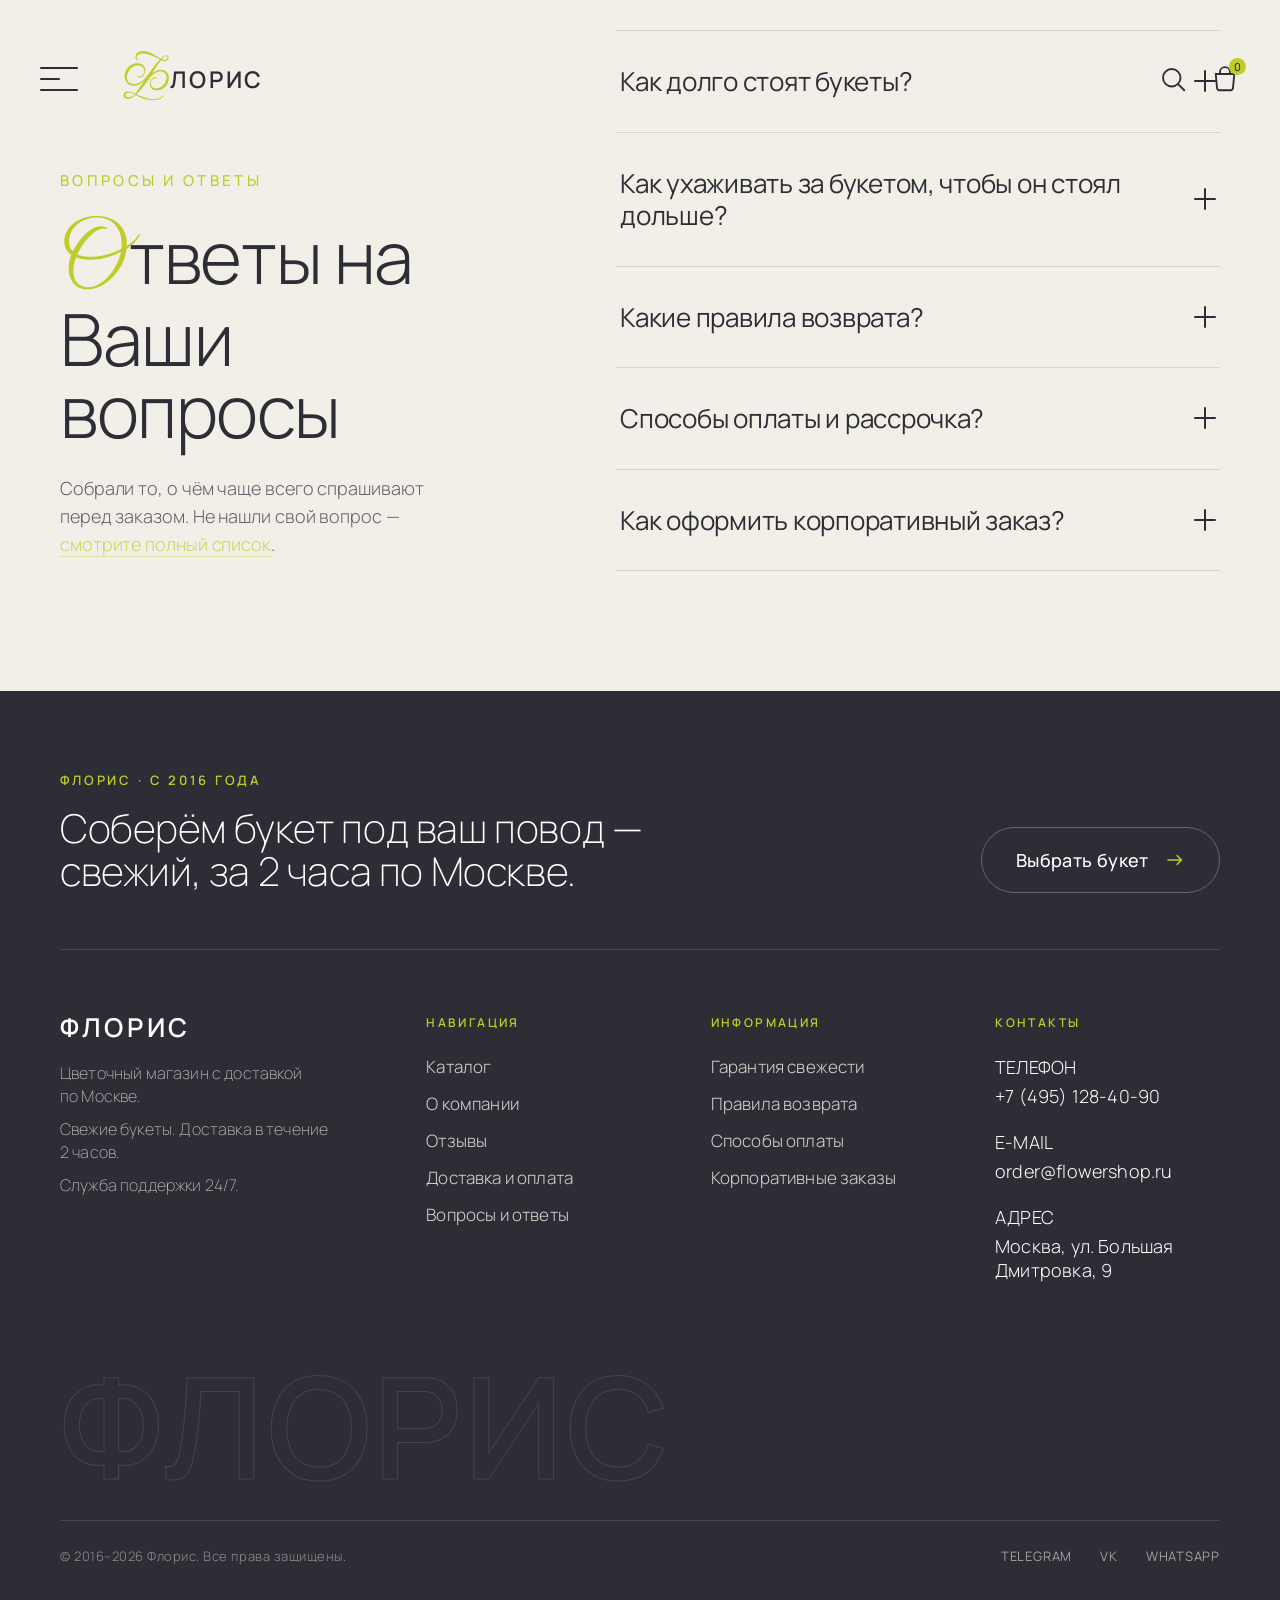
==== commit 0e0b14fd: "Обновить версию styles.css (v3→v4) для сброса кэша браузера на телефоне" ====
--- a/faq.html
+++ b/faq.html
@@ -4,7 +4,7 @@
 <meta charset="UTF-8">
 <meta name="viewport" content="width=device-width, initial-scale=1.0">
 <title>Ответы на ваши вопросы — Флорис</title>
-<link rel="stylesheet" href="styles.css?v=3">
+<link rel="stylesheet" href="styles.css?v=4">
 </head>
 <body>
 
--- a/styles.css
+++ b/styles.css
@@ -526,7 +526,6 @@
 }
 .listing-card:hover{
   --lift:-6px;
-  background:rgba(255,255,255,0.55);
   box-shadow:0 1px 1px rgba(45,45,53,0.05), 0 18px 34px rgba(45,45,53,0.10);
 }
 .listing-card-photo{
@@ -555,7 +554,7 @@
 /* --- Акцентная hero-карточка (первая) --- */
 .listing-card:first-child{
   grid-column:1 / -1;
-  flex-direction:row;align-items:stretch;gap:34px;
+  flex-direction:row;align-items:stretch;gap:42px;
   padding:18px;border-radius:40px;
 }
 .listing-card:first-child .listing-card-photo{
@@ -620,15 +619,9 @@
   font-size:clamp(18px,2vw,24px);line-height:1.1;letter-spacing:-0.01em;color:#FFFFFF;
 }
 .img-lightbox-name .cap{font-family:var(--font-script);font-size:1.5em;letter-spacing:0.02em;line-height:1;}
-.img-lightbox-more{
-  flex:none;text-decoration:none;
-  background:var(--green);border-radius:14px;padding:0 26px;height:46px;
-  display:flex;align-items:center;justify-content:center;
-  font-family:var(--font-sans);font-weight:400;font-size:16px;letter-spacing:-0.01em;color:var(--dark);white-space:nowrap;
-  box-shadow:0 1px 1px rgba(45,45,53,0.05), 0 6px 16px rgba(191,204,42,0.28);
-  transition:transform .3s cubic-bezier(.22,1,.36,1),box-shadow .3s cubic-bezier(.22,1,.36,1);
-}
-.img-lightbox-more:hover{transform:translateY(-2px);box-shadow:0 1px 1px rgba(45,45,53,0.06), 0 10px 22px rgba(191,204,42,0.38);}
+.img-lightbox-add{flex:none;}
+.img-lightbox-add:hover{width:146px;box-shadow:0 8px 20px -8px rgba(191,204,42,0.7);}
+.img-lightbox-add:hover .hits-add-label{opacity:1;}
 .img-lightbox-close{
   position:absolute;top:clamp(16px,3vw,32px);right:clamp(16px,3vw,32px);
   width:48px;height:48px;border-radius:50%;
@@ -642,7 +635,6 @@
 @media (max-width:640px){
   .img-lightbox-close{width:42px;height:42px;font-size:20px;}
   .img-lightbox-caption{flex-direction:column;align-items:center;gap:14px;padding:18px;text-align:center;}
-  .img-lightbox-more{height:42px;padding:0 22px;font-size:15px;}
 }
 
 /* Обёртка текстовой части — общая для всех карточек */
@@ -651,6 +643,9 @@
 .listing-card-name .cap{font-family:var(--font-script);font-size:36px;letter-spacing:0.02em;line-height:1;}
 .listing-card-price{margin:0;font-family:var(--font-sans);font-weight:300;font-size:26px;line-height:1;letter-spacing:0.01em;color:var(--dark);opacity:0.82;}
 .listing-card-actions{display:flex;align-items:center;gap:10px;margin-top:2px;width:100%;}
+/* кнопка «в корзину» как в разделе «Хиты сезона» — кружок с крестиком, при наведении на карточку выезжает подпись */
+.listing-card:hover .hits-add{width:146px;box-shadow:0 8px 20px -8px rgba(191,204,42,0.7);}
+.listing-card:hover .hits-add-label{opacity:1;}
 .listing-stepper{display:flex;align-items:center;gap:6px;flex:none;}
 .listing-stepper button,.listing-stepper span{
   background:#FDFDFD;border-radius:14px;padding:0;
@@ -789,7 +784,7 @@
 .pd-addon:hover{border-color:rgba(45,45,53,0.3);}
 .pd-addon-check{position:absolute;opacity:0;width:0;height:0;}
 .pd-addon:has(.pd-addon-check:checked){border-color:var(--green);background:rgba(191,204,42,0.08);}
-.pd-addon-photo{width:44px;height:44px;border-radius:50%;object-fit:cover;flex:none;}
+.pd-addon-photo{width:56px;height:56px;border-radius:50%;object-fit:cover;flex:none;}
 .pd-addon-name{font-family:var(--font-sans);font-weight:400;font-size:15px;color:var(--dark);white-space:nowrap;}
 .pd-addon-price{font-family:var(--font-sans);font-weight:500;font-size:14px;color:rgba(45,45,53,0.55);white-space:nowrap;}
 
@@ -1600,7 +1595,7 @@
   .cat-card-btn{width:100%;box-sizing:border-box;justify-content:space-between;}
 
   /* ---------- ЛИСТИНГИ ---------- */
-  .listing-wrap,.listing-wrap.lw-4,.listing-wrap.lw-5,.listing-wrap.lw-6{position:static;width:100%;top:auto;gap:24px;}
+  .listing-wrap,.listing-wrap.lw-4,.listing-wrap.lw-5,.listing-wrap.lw-6{position:static;width:auto;top:auto;gap:24px;}
   .listing-head{flex-direction:column;align-items:flex-start;height:auto;gap:16px;}
   .listing-head h1{font-size:32px;}
   .listing-head h1 .cap{font-size:40px;}
@@ -1610,8 +1605,11 @@
   .listing-desc br{display:none;}
   .listing-grid{grid-template-columns:1fr;width:100%;gap:28px;}
   .listing-card{width:100%;height:auto;padding:0;gap:16px;}
+  /* постоянная белая подложка под фото+текстом (раньше была только на hover,
+     а на тач-экранах hover не срабатывает вовсе) */
+  .listing-card:not(:first-child){background:#FDFDFD;border-radius:24px;padding:10px 10px 14px;}
   .listing-card:first-child{flex-direction:column;padding:0;gap:16px;}
-  .listing-card:first-child .listing-card-photo{width:100%;aspect-ratio:16/10;}
+  .listing-card:first-child .listing-card-photo{width:calc(100% - 12px);aspect-ratio:16/10;margin:0 6px 6px;}
   .listing-card:first-child .listing-card-body{padding-right:0;}
   .listing-card:first-child .listing-card-name{font-size:20px;}
   .listing-card:first-child .listing-card-name .cap{font-size:36px;}
@@ -1652,6 +1650,15 @@
   .product-delivery-row{flex-direction:column;align-items:stretch;gap:12px;}
   .product-delivery-row span.label{width:auto;}
   .product-checkout-btn{width:100%;box-sizing:border-box;}
+
+  /* ---------- КАРТОЧКА ТОВАРА — фото и текст: было 50/50 в ряд без мобильной
+     раскладки, из-за чего оба блока сжимались до ~половины экрана; ставим
+     фото сверху на всю ширину, текст под ним ---------- */
+  .pd{flex-direction:column;min-height:0;}
+  .pd-gallery{width:100%;height:auto;aspect-ratio:1/1;min-height:0;}
+  .pd-info{width:100%;}
+  .pd-info-inner{max-width:none;padding:28px 16px;}
+  .pd-related-list{grid-template-columns:repeat(2,1fr);}
 
   /* ---------- ОТКРЫТКИ (+ добавить к букету) ---------- */
   .pd-addon{width:100%;justify-content:space-between;box-sizing:border-box;}
@@ -1734,10 +1741,17 @@
   .cart-heading{position:static;font-size:32px;margin:0 0 24px;}
   .cart-heading .cap{font-size:40px;}
   .cart-list{position:static;width:100%;gap:20px;}
-  .cart-row{flex-wrap:wrap;gap:16px;}
-  .cart-row-photo{width:84px;height:84px;border-radius:16px;}
-  .cart-row-content{flex-direction:column;align-items:flex-start;gap:12px;}
-  .cart-row-meta{flex-wrap:wrap;gap:16px;width:100%;justify-content:space-between;}
+  /* компактная строка корзины — как в оформлении заказа (.dl-cart-item):
+     фото слева, название+цена в столбик, счётчик справа, без переноса */
+  .cart-row{flex-wrap:nowrap;align-items:center;gap:14px;padding-bottom:16px;}
+  .cart-row-photo{width:56px;height:56px;border-radius:10px;}
+  .cart-row-content{flex-direction:column;align-items:flex-start;justify-content:center;gap:4px;}
+  .cart-row-name{white-space:normal;font-size:16px;}
+  .cart-row-name .cap{font-size:26px;}
+  .cart-row-meta{flex-wrap:nowrap;width:auto;gap:12px;}
+  .cart-row-price{font-size:14px;}
+  .cart-row-qty button,.cart-row-qty span{width:26px;height:26px;font-size:14px;}
+  .cart-row-total,.cart-row-add{display:none;}
   .cart-summary{position:static;width:100%;height:auto;margin-top:32px;padding:28px 20px;gap:24px;}
   .cart-summary-actions{gap:24px;}
   .cart-services{position:static;width:100%;flex-direction:column;gap:16px;margin-top:32px;}
@@ -2005,7 +2019,7 @@
    ===================================================== */
 
 /* ---------- ОТЗЫВЫ ---------- */
-.home-reviews{height:auto;padding:90px 0 110px;}
+.home-reviews{height:auto;padding:30px 0 110px;}
 .home-reviews-inner{width:1798px;max-width:calc(100% - 120px);margin:0 auto;}
 
 .home-reviews-head{
@@ -2080,7 +2094,7 @@
 .hr-card:hover{
   transform:translateY(-5px);
   border-color:rgba(191,204,42,0.6);
-  box-shadow:0 30px 60px -34px rgba(45,45,53,0.4);
+  box-shadow:0 5px 14px -4px rgba(45,45,53,0.18);
 }
 .hr-card-photo{position:relative;width:100%;height:220px;border-radius:18px;overflow:hidden;}
 .hr-card-photo img{
@@ -2122,7 +2136,7 @@
 .hr-grid[data-reveal]{transition-delay:.12s;}
 
 /* ---------- FAQ (тихо) ---------- */
-.home-faq{height:auto;padding:90px 0 120px;}
+.home-faq{height:auto;padding:30px 0 120px;}
 .home-faq-inner{
   width:1798px;max-width:calc(100% - 120px);margin:0 auto;
   display:grid;grid-template-columns:minmax(0,0.85fr) minmax(0,1.15fr);
@@ -2235,7 +2249,7 @@
 .spin{
   height:auto;
   display:flex;flex-direction:column;align-items:center;
-  padding:clamp(120px,12vw,190px) var(--page-pad) clamp(130px,13vw,200px);box-sizing:border-box;overflow:hidden;
+  padding:clamp(50px,5vw,80px) var(--page-pad) clamp(130px,13vw,200px);box-sizing:border-box;overflow:hidden;
 }
 /* заголовок над орбитой с гарантированным зазором — фото орбиты его НЕ перекрывают */
 .spin-head{text-align:center;margin-bottom:clamp(56px,6vw,96px);}
